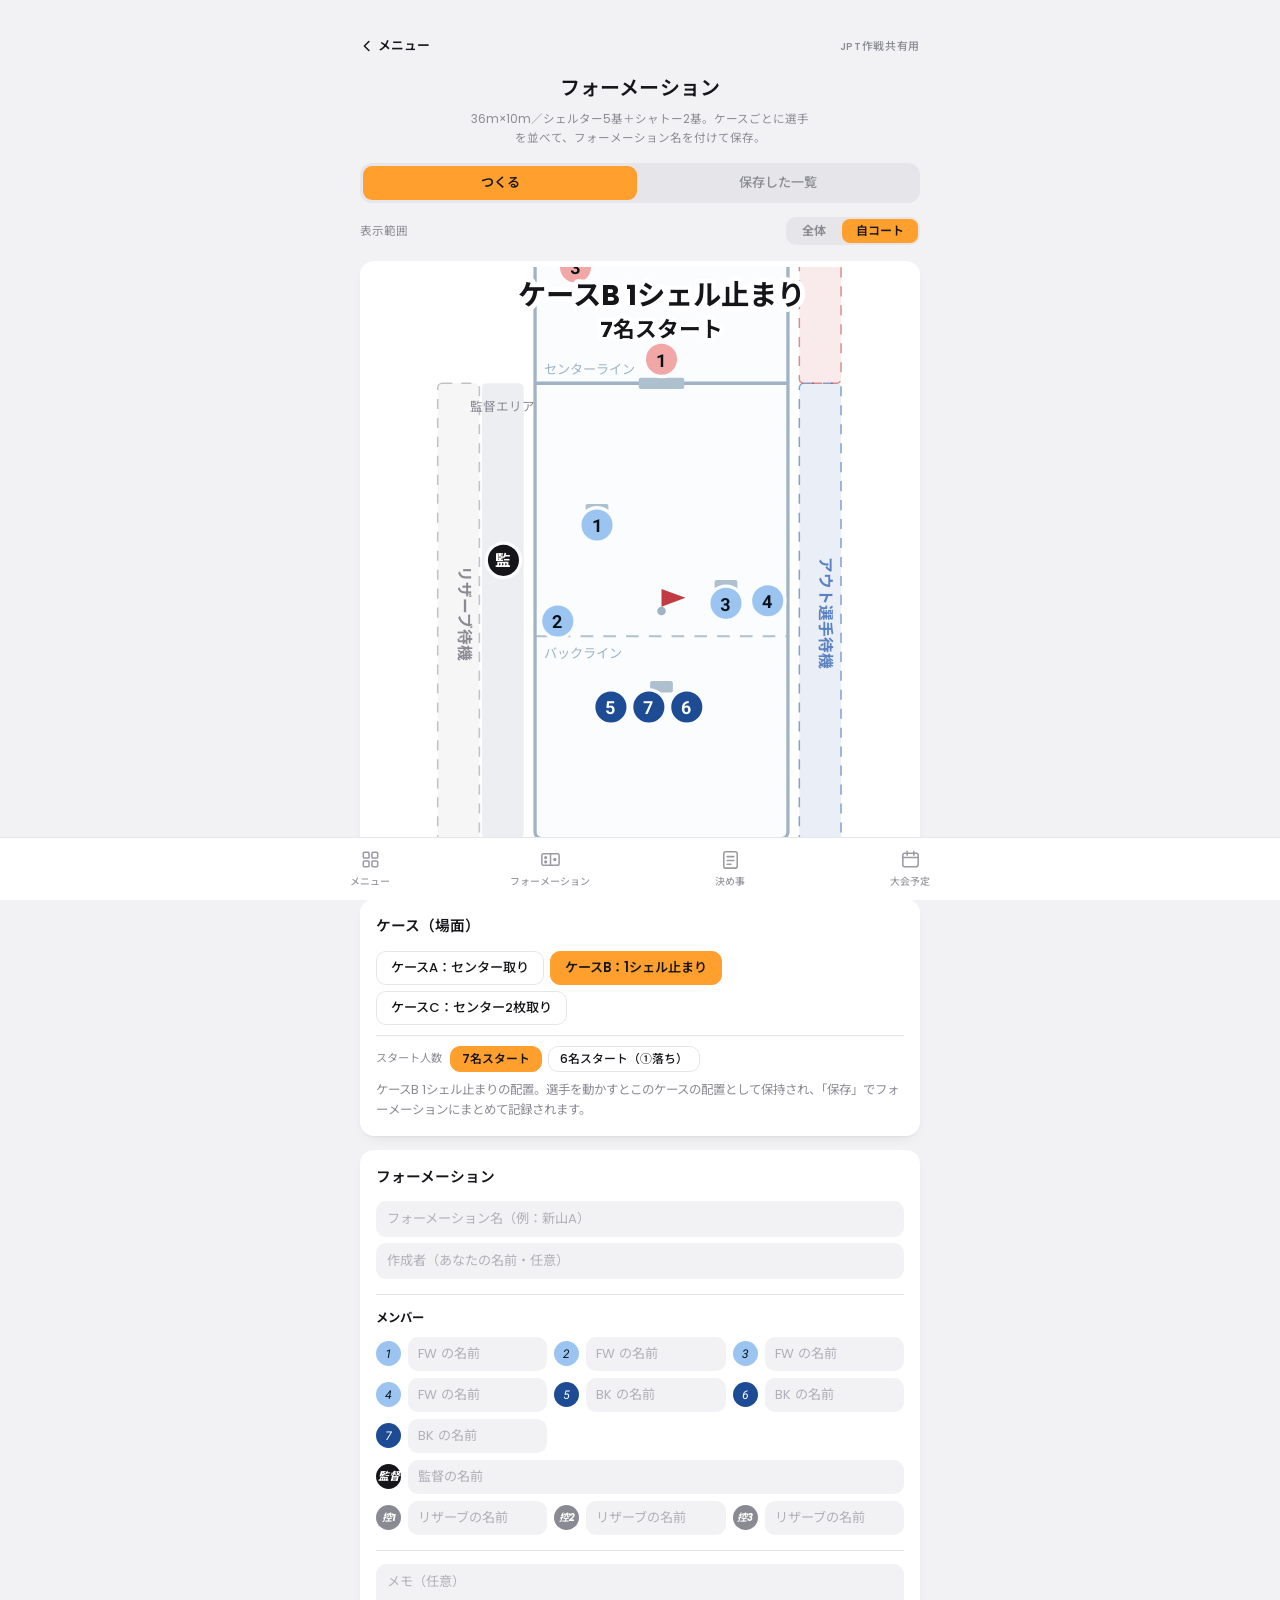
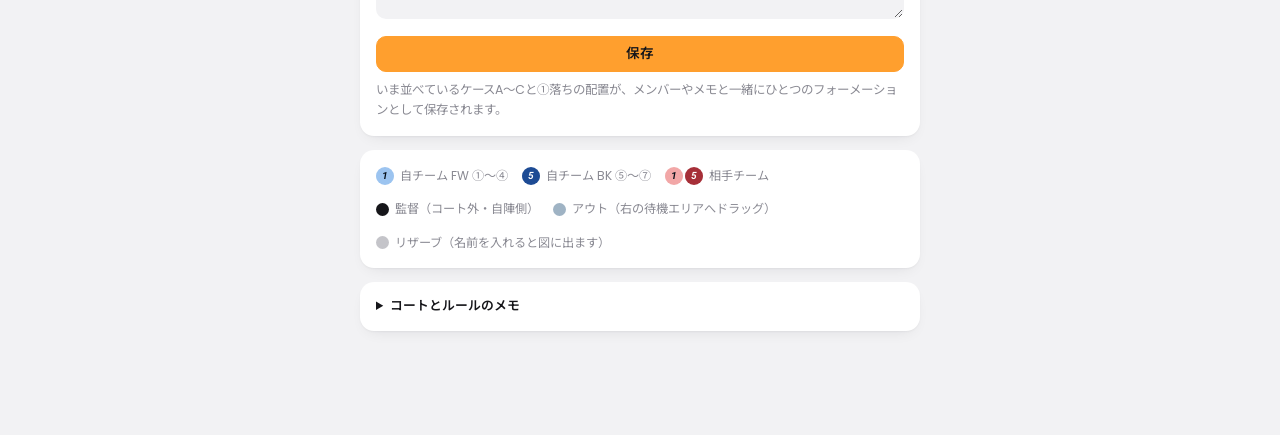
==== formation.html @ bd589ccc "タッチ端末でタップしたメニュータイルをオレンジにする Co-Authored-By: Claude Sonnet 5.5 <noreply@anthropic.com> Claude-Session:" ====
<!doctype html>
<html lang="ja">
<head>
<meta charset="utf-8">
<meta name="viewport" content="width=device-width,initial-scale=1,viewport-fit=cover">
<meta name="theme-color" content="#f2f2f4">
<link rel="icon" href="favicon.svg" type="image/svg+xml">
<link rel="icon" href="favicon-32.png" sizes="32x32" type="image/png">
<link rel="apple-touch-icon" href="apple-touch-icon.png">
<link rel="manifest" href="manifest.webmanifest">
<meta name="apple-mobile-web-app-title" content="JPT作戦">
<meta name="apple-mobile-web-app-capable" content="yes">
<title>JPT作戦共有用｜フォーメーション</title>
<link rel="preconnect" href="https://fonts.gstatic.com" crossorigin>
<link rel="stylesheet" href="https://fonts.googleapis.com/css2?family=Poppins:wght@400;500;600&family=Noto+Sans+JP:wght@400;500;700&family=Roboto+Mono:wght@500&display=swap">
<link rel="stylesheet" href="css/style.css?v=30">
<script type="module" src="js/main.js?v=30"></script>
</head>
<body>
<!-- 起動画面。CSSだけで動くので、モジュールの読み込みを待たずに表示される。
     読み込みが終わると main.js が .done を付けて消す（最低0.6秒は見せる）。 -->
<div id="splash">
  <svg class="splash-court" viewBox="-1.2 -1.2 38.4 12.4" xmlns="http://www.w3.org/2000/svg" aria-hidden="true"><rect class="s-outline" x="0" y="0" width="36" height="10" rx="0.3"/><line class="s-line s-l1" x1="18" y1="0" x2="18" y2="10"/><line class="s-line s-l2" x1="8" y1="0" x2="8" y2="10"/><line class="s-line s-l3" x1="28" y1="0" x2="28" y2="10"/><g class="s-shelters"><rect x="17.775" y="4.1" width="0.45" height="1.8" rx="0.08"/><rect x="12.775" y="2" width="0.45" height="0.9" rx="0.08"/><rect x="9.775" y="7.1" width="0.45" height="0.9" rx="0.08"/><rect x="5.775" y="4.55" width="0.45" height="0.9" rx="0.08"/><rect x="22.775" y="7.1" width="0.45" height="0.9" rx="0.08"/><rect x="25.775" y="2" width="0.45" height="0.9" rx="0.08"/><rect x="29.775" y="4.55" width="0.45" height="0.9" rx="0.08"/></g><g class="s-dots"><circle class="ours fw" cx="12.4" cy="2.45" r="0.62"/><circle class="ours fw" cx="8.6" cy="4.6" r="0.62"/><circle class="ours fw" cx="9.3" cy="7.55" r="0.62"/><circle class="ours fw" cx="9.4" cy="9.2" r="0.62"/><circle class="ours bk" cx="8.6" cy="0.9" r="0.62"/><circle class="ours bk" cx="5.2" cy="5.8" r="0.62"/><circle class="ours bk" cx="5.2" cy="4.2" r="0.62"/><circle class="foe fw" cx="18.95" cy="5" r="0.62"/><circle class="foe fw" cx="23.6" cy="7.55" r="0.62"/><circle class="foe fw" cx="22.6" cy="1.6" r="0.62"/><circle class="foe fw" cx="26.7" cy="2.45" r="0.62"/><circle class="foe bk" cx="24.4" cy="9.1" r="0.62"/><circle class="foe bk" cx="30.8" cy="5.8" r="0.62"/><circle class="foe bk" cx="30.8" cy="4.2" r="0.62"/></g></svg>
  <p class="splash-title">SnowBall Fight</p>
</div>
<!-- 起動画面はこのセッションで初回だけ出す。決め事⇄フォーメーションの行き来では出さない。 -->
<script>try{if(sessionStorage.getItem('sbf-splash-seen')){var s=document.getElementById('splash');if(s)s.hidden=true;}else{sessionStorage.setItem('sbf-splash-seen','1');}}catch(e){}</script>
<div class="wrap">
  <header>
    <div class="topbar">
      <a class="back" href="index.html" aria-label="メニューに戻る"><svg viewBox="0 0 24 24" aria-hidden="true"><path d="M14.5 6 8.5 12l6 6"/></svg>メニュー</a>
      <span class="appname">JPT作戦共有用</span>
    </div>
    <h1>フォーメーション</h1>
        <p class="sub">36m×10m／シェルター5基＋シャトー2基。ケースごとに選手を並べて、フォーメーション名を付けて保存。</p>
  </header>

  <div class="tabs" id="tabs">
    <button id="tabEdit" class="on">つくる</button>
    <button id="tabList">保存した一覧<span class="count" id="tabCount"></span></button>
  </div>

  <div class="view" id="viewEdit">
  <div class="bar warn tight" id="leaveBar" hidden>
    <span class="lmsg" id="leaveMsg">保存されていません。一覧に移ると入力中の内容は消えます</span>
    <button class="ghost" id="leaveSave">保存して移る</button>
    <button class="ghost" id="leaveDrop">保存せずに移る</button>
    <button class="ghost" id="leaveStay">編集を続ける</button>
  </div>
  <div class="zoom" id="zoomRow" role="group" aria-label="表示範囲">
    <span class="zlabel">表示範囲</span>
    <div class="zseg">
      <button data-zoom="all" class="on">全体</button>
      <button data-zoom="own">自コート</button>
    </div>
  </div>

  <div class="court-wrap" id="courtWrap">
    <svg class="court" id="court" xmlns="http://www.w3.org/2000/svg" preserveAspectRatio="xMidYMid meet" aria-label="雪合戦コート"></svg>
  </div>

  <div class="bar" id="status" hidden></div>

  <section class="panel">
    <h2>ケース（場面）</h2>
    <div class="toolbar" id="presetRow">
      <button data-preset="center">ケースA：センター取り</button>
      <button data-preset="first">ケースB：1シェル止まり</button>
      <button data-preset="double">ケースC：センター2枚取り</button>
    </div>
    <div class="branch" id="branchRow"></div>
    <p class="empty" id="branchNote"></p>
  </section>

  <section class="panel">
    <h2>フォーメーション</h2>
    <div class="row">
      <input id="saveName" type="text" placeholder="フォーメーション名（例：新山A）" autocomplete="off" maxlength="30" aria-label="フォーメーション名">
    </div>
    <div class="row tightrow">
      <input id="saveAuthor" type="text" maxlength="12" autocomplete="off"
        placeholder="作成者（あなたの名前・任意）" aria-label="作成者">
    </div>
    <hr class="div">
    <p class="subh">メンバー</p>
    <div class="roster" id="roster"></div>
    <hr class="div">
    <textarea id="saveMemo" class="memoinput" rows="2" maxlength="300"
      placeholder="メモ（任意）" aria-label="フォーメーションのメモ"></textarea>
    <div class="toolbar tight">
      <button id="saveBtn" class="primary wide">保存</button>
    </div>
    <p class="empty">いま並べているケースA〜Cと①落ちの配置が、メンバーやメモと一緒にひとつのフォーメーションとして保存されます。</p>
  </section>

  <section class="panel">
    <div class="legend">
      <span><i class="dot num-fw">1</i>自チーム FW ①〜④</span>
      <span><i class="dot num-bk">5</i>自チーム BK ⑤〜⑦</span>
      <span><i class="dot foe-fw">1</i><i class="dot foe-bk">5</i>相手チーム</span>
      <span><i class="dot" style="background:var(--accent)"></i>監督（コート外・自陣側）</span>
      <span><i class="dot" style="background:var(--snow-edge)"></i>アウト（右の待機エリアへドラッグ）</span>
      <span><i class="dot" style="background:var(--muted);opacity:.5"></i>リザーブ（名前を入れると図に出ます）</span>
    </div>
  </section>

  <details class="info">
    <summary>コートとルールのメモ</summary>
    <dl>
      <dt>コート</dt><dd>36m × 10m</dd>
      <dt>バックライン</dt><dd>エンドラインから 8m</dd>
      <dt>センターシェルター</dt><dd>180 × 45 × 90cm</dd>
      <dt>第1・第2・シャトー</dt><dd>90 × 45 × 90cm</dd>
      <dt>雪球</dt><dd>1セット 90球</dd>
      <dt>試合</dt><dd>3分 × 3セット</dd>
    </dl>
    <p>フォワード①〜④は自陣バックラインより後ろに下がれません。センターラインを越えて相手コートに入れるのは3人まで、4人目が入った時点でそのセットを失います。ボードはこの2つを自動で見ています。</p>
    <p>寸法とラインは国際雪合戦連合の競技規則にもとづく値です。シェルター位置は公式コート図をもとにした近似配置です。</p>
  </details>
  </div>

  <div class="view" id="viewList" hidden>
  <section class="panel">
    <h2 class="withbtn">保存したフォーメーション<span class="spacer"></span>
      <button id="refreshBtn" class="ghost" hidden>最新を読み込む</button></h2>
    <div class="bar" id="shareStatus" hidden></div>
    <input id="linkBox" class="linkbox" type="text" readonly hidden aria-label="フォーメーションのリンク">
    <div class="patterns" id="patternList"></div>
    <p class="empty" id="savedEmpty">保存したフォーメーションはチーム全員の画面に並びます。カードを押すと「つくる」画面に読み込まれ、ケースA〜Cを切り替えて見られます。≡ のドラッグで順番を入れ替え、「編集」で名前・作成者・メモを直せます。「リンクをコピー」でそのフォーメーションを開くリンクをLINEなどに貼れます。</p>
  </section>
  </div>
</div>
<nav class="tabbar" aria-label="ページ切り替え">
  <a href="index.html"><svg viewBox="0 0 24 24" aria-hidden="true"><rect x="4.5" y="4.5" width="6" height="6" rx="1.2"/><rect x="13.5" y="4.5" width="6" height="6" rx="1.2"/><rect x="4.5" y="13.5" width="6" height="6" rx="1.2"/><rect x="13.5" y="13.5" width="6" height="6" rx="1.2"/></svg><span>メニュー</span></a>
  <a href="formation.html"><svg viewBox="0 0 24 24" aria-hidden="true"><rect x="3" y="6" width="18" height="12" rx="1.5"/><path d="M12 6v12"/><circle cx="7" cy="10" r=".9" fill="currentColor"/><circle cx="7" cy="14.5" r=".9" fill="currentColor"/><circle cx="16.5" cy="12" r=".9" fill="currentColor"/></svg><span>フォーメーション</span></a>
  <a href="rules.html"><svg viewBox="0 0 24 24" aria-hidden="true"><rect x="5" y="4" width="14" height="17" rx="2"/><path d="M8.5 9h7M8.5 13h7M8.5 17h4"/></svg><span>決め事</span></a>
  <a href="tournaments.html"><svg viewBox="0 0 24 24" aria-hidden="true"><rect x="4" y="5.5" width="16" height="14" rx="2"/><path d="M4 10h16M8.5 3.5v4M15.5 3.5v4"/></svg><span>大会予定</span></a>
</nav>
</body>
</html>
---- css/style.css ----
/* 雪合戦フォーメーションボード — 画面全体のスタイル
   レイアウト: 1カラム。ヘッダー / タブ / コート / 各パネル を縦に積む。
   色はすべて :root のトークンで定義し、ダークモードはトークンだけ差し替える。 */
/* Layout: single column — header, fixed-height court canvas, stacked control panels below */
:root{
  --bg:#e9eff4;
  --panel:#ffffff;
  --panel-2:#f3f7fa;
  --ink:#14212c;
  --muted:#5a6b7a;
  --line:#c6d4e0;
  --accent:#0d7382;
  --accent-soft:#d3eaed;
  --red:#c13b43;
  --blue:#2a5cae;
  --snow:#fafcfe;
  --snow-edge:#9fb3c4;
  --shelter:#aebfcd;
  --num-fw:#071019;
  --num-bk:#ffffff;
  --blue-fw:#9cc4f0;
  --blue-bk:#1d4b94;
  --red-fw:#f2a7a7;
  --red-bk:#a62f38;
  --warn:#a9511c;
  --warn-soft:#f7e6d6;
  --f-disp:"Noto Sans JP",-apple-system,"Hiragino Sans","Noto Sans JP",sans-serif;
  --f-num:"Roboto Mono",ui-monospace,monospace;
}
@media (prefers-color-scheme:dark){:root:not([data-theme="light"]){
  --bg:#0d151c;--panel:#16222c;--panel-2:#1b2a36;--ink:#e4edf4;--muted:#90a3b3;
  --line:#2c3f4e;--accent:#49b9c7;--accent-soft:#17343c;--red:#e0656c;--blue:#7099e6;
  --snow:#1e2c37;--snow-edge:#4a6172;--shelter:#56707f;--warn:#dd9152;--warn-soft:#33281d;
  --num-fw:#071019;--num-bk:#ffffff;
  --blue-fw:#8fb8e8;--blue-bk:#3d6cba;--red-fw:#efa0a0;--red-bk:#b8414a;
  color-scheme:dark;
}}
:root[data-theme="dark"]{
  --bg:#0d151c;--panel:#16222c;--panel-2:#1b2a36;--ink:#e4edf4;--muted:#90a3b3;
  --line:#2c3f4e;--accent:#49b9c7;--accent-soft:#17343c;--red:#e0656c;--blue:#7099e6;
  --snow:#1e2c37;--snow-edge:#4a6172;--shelter:#56707f;--warn:#dd9152;--warn-soft:#33281d;
  --num-fw:#071019;--num-bk:#ffffff;
  --blue-fw:#8fb8e8;--blue-bk:#3d6cba;--red-fw:#efa0a0;--red-bk:#b8414a;
  color-scheme:dark;
}
[hidden]{display:none!important;}
body{background:var(--bg);color:var(--ink);font-family:var(--f-disp);line-height:1.6;}
.wrap{
  padding-left:max(16px,env(safe-area-inset-left,0px));
  padding-right:max(16px,env(safe-area-inset-right,0px));
  padding-block:16px 40px;
  max-width:560px;margin:0 auto;
  display:flex;flex-direction:column;gap:14px;
}
h1{font-size:1.32rem;font-weight:900;letter-spacing:.01em;margin:0;text-wrap:balance;}
.sub{margin:2px 0 0;color:var(--muted);font-size:.78rem;}
.toolbar{display:flex;flex-wrap:wrap;gap:6px;}
button{font-family:inherit;font-size:.8rem;font-weight:700;color:var(--ink);
  background:var(--panel);border:1px solid var(--line);border-radius:999px;
  padding:7px 13px;cursor:pointer;line-height:1.2;}
button:focus-visible{outline:2px solid var(--accent);outline-offset:2px;}
button[aria-pressed="true"],button.on{background:var(--accent-soft);border-color:var(--accent);color:var(--accent);}
button.primary{background:var(--accent);border-color:var(--accent);color:#fff;}
button.ghost{background:transparent;}
button:disabled{opacity:.4;cursor:default;}
.court-wrap{background:var(--panel);border:1px solid var(--line);border-radius:14px;
  padding:8px;height:clamp(420px,68vh,780px);display:flex;}
/* コートの余白では縦スクロールを許可し（pan-y）、駒の上だけ指の操作を
   こちらで受け取る（none）。両方 none にするとページがスクロールできなくなる。 */
svg.court{width:100%;height:100%;touch-action:pan-y;display:block;}
.token{cursor:grab;touch-action:none;}
.token.sel circle.body{stroke-width:.22;}
.bar{display:flex;align-items:center;gap:8px;min-height:34px;padding:7px 12px;
  border-radius:10px;background:var(--panel-2);border:1px solid var(--line);
  font-size:.76rem;color:var(--muted);}
.bar.warn{background:var(--warn-soft);border-color:var(--warn);color:var(--warn);font-weight:700;}
.panel{background:var(--panel);border:1px solid var(--line);border-radius:14px;padding:12px 14px;}
.panel h2{font-size:.72rem;font-weight:700;letter-spacing:.09em;text-transform:uppercase;
  color:var(--muted);margin:0 0 9px;}
.roster{display:grid;grid-template-columns:repeat(auto-fit,minmax(148px,1fr));gap:7px;}
.rrow{display:flex;align-items:center;gap:7px;min-width:0;}
.rrow.coach{grid-column:1/-1;}
.rbadge{flex:none;width:25px;height:25px;border-radius:50%;display:grid;place-items:center;
  font-family:var(--f-num);font-size:.72rem;color:#fff;background:var(--blue);}
.rrow.bk .rbadge{background:var(--blue);opacity:.58;}
.rrow.coach .rbadge{background:var(--accent);font-family:var(--f-disp);font-weight:700;font-size:.68rem;}
.rrow.res .rbadge{background:var(--muted);font-family:var(--f-disp);font-weight:700;font-size:.62rem;}
.row.tightrow{margin-top:6px;}
.rrow input{flex:1;min-width:0;font-family:inherit;font-size:.82rem;color:var(--ink);
  background:var(--panel-2);border:1px solid var(--line);border-radius:9px;padding:6px 9px;}
.legend{display:flex;flex-wrap:wrap;gap:14px;font-size:.76rem;color:var(--muted);}
.legend span{display:flex;align-items:center;gap:6px;}
.dot{width:13px;height:13px;border-radius:50%;flex:none;}
.dot.num-fw,.dot.num-bk,.dot.foe-fw,.dot.foe-bk{width:18px;height:18px;display:grid;
  place-items:center;font-family:var(--f-num);font-size:.62rem;font-weight:700;}
.dot.num-fw{background:var(--blue-fw);color:var(--num-fw);}
.dot.num-bk{background:var(--blue-bk);color:var(--num-bk);}
.dot.foe-fw{background:var(--red-fw);color:var(--num-fw);}
.dot.foe-bk{background:var(--red-bk);color:var(--num-bk);margin-left:-4px;}
.row{display:flex;gap:6px;align-items:center;}
.row input{flex:1;min-width:0;font-family:inherit;font-size:.82rem;color:var(--ink);
  background:var(--panel-2);border:1px solid var(--line);border-radius:9px;padding:7px 10px;}
.patterns{display:flex;flex-direction:column;gap:9px;margin-top:12px;}
.pcard{border:1px solid var(--line);border-radius:12px;background:var(--panel-2);overflow:hidden;}
.pcard.on{border-color:var(--accent);background:var(--accent-soft);}
.pcard-main{display:grid;grid-template-columns:104px 1fr;gap:11px;align-items:center;
  width:100%;text-align:left;background:transparent;border:0;border-radius:0;
  padding:10px 11px;cursor:pointer;font-weight:400;}
.pcard-main:focus-visible{outline:2px solid var(--accent);outline-offset:-3px;}
.thumb{width:104px;aspect-ratio:36/10;border-radius:5px;background:var(--snow);
  border:1px solid var(--line);display:block;}
.pbody{min-width:0;}
.pname{font-size:.88rem;font-weight:700;display:block;overflow:hidden;
  text-overflow:ellipsis;white-space:nowrap;}
.pmeta{font-size:.69rem;color:var(--muted);display:block;margin-top:2px;
  font-variant-numeric:tabular-nums;line-height:1.45;word-break:break-word;}
.pfoot{display:flex;flex-wrap:wrap;align-items:center;gap:6px;padding:0 11px 10px;}
.pfoot .spacer{flex:1;min-width:0;}
.pfoot button{font-size:.7rem;padding:4px 10px;}
.badge{font-size:.62rem;font-weight:700;letter-spacing:.06em;color:var(--accent);
  background:var(--panel);border:1px solid var(--accent);border-radius:999px;padding:3px 8px;}
.pfoot .danger{color:var(--warn);border-color:var(--warn);background:var(--warn-soft);}
.pfoot .ask{font-size:.73rem;color:var(--warn);font-weight:700;}
#leaveBar{flex-wrap:wrap;gap:7px;}
#leaveBar .lmsg{flex:1 1 100%;font-weight:700;}
#leaveBar button{font-size:.72rem;padding:4px 11px;color:var(--warn);border-color:var(--warn);}
.editform{width:100%;display:flex;flex-direction:column;gap:6px;}
.editform input,.editform textarea{width:100%;box-sizing:border-box;min-width:0;
  font-family:inherit;font-size:.8rem;color:var(--ink);background:var(--panel);
  border:1px solid var(--line);border-radius:8px;padding:6px 9px;}
.editform textarea{resize:vertical;line-height:1.5;}
.editform input.bad{border-color:var(--warn);}
.editbtns{display:flex;flex-wrap:wrap;align-items:center;gap:6px;}
.pmemo{font-size:.75rem;color:var(--ink);opacity:.85;margin:0;padding:0 11px 9px;
  white-space:pre-wrap;word-break:break-word;}
.memoinput{width:100%;box-sizing:border-box;margin-top:6px;font-family:inherit;
  font-size:.82rem;line-height:1.5;color:var(--ink);background:var(--panel-2);
  border:1px solid var(--line);border-radius:9px;padding:7px 10px;resize:vertical;}
.grip{touch-action:none;cursor:grab;padding:4px 10px;color:var(--muted);
  font-size:.95rem;line-height:1;letter-spacing:.08em;}
.grip:active{cursor:grabbing;}
.pcard.dragging{position:relative;z-index:3;box-shadow:0 8px 20px rgba(0,0,0,.2);}
.pcard.dragging .pcard-main{cursor:grabbing;}
.branch{display:flex;flex-wrap:wrap;gap:6px;align-items:center;
  margin-top:10px;padding-top:10px;border-top:1px dashed var(--line);}
.branch .blabel{font-size:.7rem;color:var(--muted);margin-right:2px;}
.branch button{font-size:.74rem;padding:5px 11px;}
.subh{font-size:.77rem;font-weight:700;margin:0 0 9px;display:flex;align-items:center;gap:7px;}
.tabs{display:flex;gap:4px;background:var(--panel-2);border:1px solid var(--line);
  border-radius:999px;padding:4px;}
.tabs button{flex:1;min-width:0;border:0;background:transparent;border-radius:999px;
  padding:8px 10px;font-size:.82rem;font-weight:700;color:var(--muted);
  white-space:nowrap;overflow:hidden;text-overflow:ellipsis;}
.tabs button.on{background:var(--panel);color:var(--accent);
  box-shadow:0 1px 2px rgba(0,0,0,.08);}
.tabs .count{font-family:var(--f-num);font-size:.72rem;margin-left:4px;opacity:.75;}
/* 表示範囲の切り替え。上の大きなタブ（つくる／一覧）と区別するため、
   右寄せの小さな角丸セグメントにして、選択中は accent べた塗りにする。 */
.zoom{display:flex;align-items:center;gap:8px;margin:-2px 0 2px;}
.zoom .zlabel{font-size:.72rem;color:var(--muted);}
.zseg{display:inline-flex;margin-left:auto;border:1px solid var(--line);
  border-radius:9px;overflow:hidden;}
.zseg button{border:0;border-radius:0;background:var(--panel);color:var(--muted);
  font-size:.75rem;font-weight:700;padding:5px 13px;}
.zseg button + button{border-left:1px solid var(--line);}
.zseg button.on{background:var(--accent);color:#fff;}
.view{display:flex;flex-direction:column;gap:14px;}
.panel h2.withbtn{display:flex;align-items:center;gap:8px;}
.panel h2 .spacer,.subh .spacer{flex:1;min-width:0;}
.panel h2 button{font-size:.7rem;padding:4px 10px;font-weight:700;letter-spacing:0;text-transform:none;}
.subh button{font-size:.7rem;padding:4px 10px;font-weight:700;}
.subh i{font-family:var(--f-num);font-size:.66rem;font-style:normal;color:#fff;
  background:var(--accent);width:18px;height:18px;border-radius:50%;
  display:grid;place-items:center;flex:none;}
.div{border:0;border-top:1px solid var(--line);margin:15px 0 13px;}
.empty{font-size:.78rem;color:var(--muted);margin:8px 0 0;}
.empty.note{margin:0 0 10px;}
.toolbar.tight,.bar.tight{margin-top:9px;}
.toolbar button.wide{flex:1;padding:9px 13px;font-size:.85rem;}
.memoinput{margin-top:0;}
.linkbox{width:100%;margin-top:9px;font-family:var(--f-num);font-size:.72rem;
  color:var(--ink);background:var(--panel-2);border:1px solid var(--accent);
  border-radius:9px;padding:7px 9px;}
details.info{background:var(--panel);border:1px solid var(--line);border-radius:14px;padding:12px 14px;}
details.info summary{font-size:.8rem;font-weight:700;cursor:pointer;}
details.info p{font-size:.78rem;color:var(--muted);margin:10px 0 0;}
details.info dl{margin:10px 0 0;font-size:.78rem;display:grid;grid-template-columns:auto 1fr;gap:4px 12px;}
details.info dt{color:var(--muted);}
details.info dd{margin:0;font-family:var(--f-num);font-variant-numeric:tabular-nums;}
@media (prefers-reduced-motion:reduce){*{animation-duration:.01ms!important;transition-duration:.01ms!important;}}

/* ===== ページ切り替え（フォーメーション／決め事）=====
   上の大きなピルタブ（つくる／一覧）と区別するため、下線タイプにする。 */
.nav{display:flex;gap:16px;margin:9px 0 2px;border-bottom:1px solid var(--line);}
.nav a{font-size:.85rem;font-weight:700;color:var(--muted);text-decoration:none;
  padding:6px 2px;margin-bottom:-1px;border-bottom:2px solid transparent;line-height:1.3;}
.nav a.on{color:var(--accent);border-bottom-color:var(--accent);}
.nav a:not(.on):hover{color:var(--ink);}
.nav a:focus-visible{outline:2px solid var(--accent);outline-offset:2px;border-radius:4px;}

/* ===== 決め事ページ ===== */
.rule-row2{display:flex;gap:6px;}
#ruleCat{flex:none;min-width:116px;}
.rule-row2 #ruleAuthor{flex:1;min-width:0;}
.row select,.rule-row2 select{font-family:inherit;font-size:.82rem;color:var(--ink);
  background:var(--panel-2);border:1px solid var(--line);border-radius:9px;padding:7px 10px;}
.pinrow{display:flex;align-items:center;gap:8px;margin-top:10px;
  font-size:.8rem;color:var(--ink);cursor:pointer;}
.pinrow input{width:16px;height:16px;flex:none;accent-color:var(--accent);}
.panel.h2row{display:flex;align-items:center;gap:8px;padding:10px 14px;}
.h2row .h2like{font-size:.72rem;font-weight:700;letter-spacing:.09em;text-transform:uppercase;color:var(--muted);}
.h2row .spacer{flex:1;min-width:0;}
.h2row button{font-size:.7rem;padding:4px 10px;}

.rules{display:flex;flex-direction:column;gap:17px;}
.rgroup{display:flex;flex-direction:column;gap:9px;}
.rgroup-h{font-size:.74rem;font-weight:700;letter-spacing:.06em;color:var(--muted);
  margin:0;display:flex;align-items:center;gap:7px;padding:0 2px;}
.rgroup-pin .rgroup-h{color:var(--accent);}
.rgroup-pin .rgroup-h::before{content:"★";font-size:.8rem;}
.rgroup.is-hidden,.rcard.is-hidden{display:none;}
.rgroup-n{font-family:var(--f-num);font-size:.7rem;opacity:.7;font-weight:500;}
.rgroup-list{display:flex;flex-direction:column;gap:8px;}

/* 一覧の検索・カテゴリ絞り込み */
.rules-controls{display:flex;flex-direction:column;gap:8px;margin:0 0 13px;}
.rsearch{width:100%;box-sizing:border-box;font-family:inherit;font-size:.85rem;color:var(--ink);
  background:var(--panel);border:1px solid var(--line);border-radius:10px;padding:8px 11px;}
.rsearch:focus{outline:2px solid var(--accent);outline-offset:1px;}
.chips{display:flex;flex-wrap:wrap;gap:6px;}
.chip{display:inline-flex;align-items:center;gap:5px;font-size:.74rem;font-weight:700;
  color:var(--muted);background:var(--panel-2);border:1px solid var(--line);
  border-radius:999px;padding:4px 11px;line-height:1.2;cursor:pointer;}
.chip.on{color:#fff;background:var(--accent);border-color:var(--accent);}
.chip-n{font-family:var(--f-num);font-size:.66rem;opacity:.85;font-weight:500;}
.rnomatch{color:var(--muted);font-size:.85rem;padding:6px 2px;}

.rcard{border:1px solid var(--line);border-radius:11px;background:var(--panel-2);
  padding:7px 10px;display:flex;flex-direction:column;gap:7px;}
.rcard.pinned{border-color:var(--accent);background:var(--accent-soft);}
.rcard.flash{animation:flashCard 1.6s ease-out;}
@keyframes flashCard{0%,45%{box-shadow:0 0 0 3px var(--accent);}100%{box-shadow:0 0 0 0 transparent;}}
.rcard.dragging{position:relative;z-index:3;box-shadow:0 8px 20px rgba(0,0,0,.2);
  pointer-events:none;opacity:.95;}
.rcard .grip{flex:none;}
.rtop{display:flex;align-items:center;gap:7px;}
.rhead{flex:1;min-width:0;display:flex;align-items:center;gap:8px;background:none;border:0;
  cursor:pointer;text-align:left;padding:2px 0;color:inherit;font-family:inherit;}
.rhead:focus-visible{outline:2px solid var(--accent);outline-offset:2px;border-radius:6px;}
.rhead-main{flex:1;min-width:0;display:flex;flex-direction:column;gap:1px;}
.rtitle{font-size:.9rem;font-weight:700;line-height:1.35;word-break:break-word;}
.rsnip{font-size:.75rem;color:var(--muted);line-height:1.3;
  white-space:nowrap;overflow:hidden;text-overflow:ellipsis;max-width:100%;}
.rcard.open .rsnip{display:none;}
.rcaret{flex:none;width:0;height:0;border-left:5px solid var(--muted);
  border-top:4px solid transparent;border-bottom:4px solid transparent;transition:transform .15s;}
.rcard.open .rcaret{transform:rotate(90deg);}
.rdetail{display:none;flex-direction:column;gap:7px;}
.rcard.open .rdetail{display:flex;}
.pinbtn{flex:none;border:0;background:transparent;color:var(--snow-edge);font-size:1.05rem;
  line-height:1;padding:3px 7px;border-radius:8px;}
.pinbtn.on{color:var(--accent);}
.rchip{align-self:flex-start;font-size:.66rem;font-weight:700;color:var(--muted);
  background:var(--panel);border:1px solid var(--line);border-radius:999px;padding:2px 9px;}
.rbody{margin:0;font-size:.82rem;line-height:1.6;color:var(--ink);word-break:break-word;}
.rbody .rb-line{white-space:pre-wrap;}
.rbody .rb-sp{height:.5em;}
.rbody strong{font-weight:700;}
.rbody em{font-style:italic;}
.rbody a{color:var(--accent);word-break:break-all;}
.rbody .rb-ul,.rbody .rb-ol{margin:.15em 0;padding-left:1.25em;}
.rbody li{margin:.1em 0;}
.fmt-hint{margin:5px 0 0;font-size:.68rem;color:var(--muted);line-height:1.5;}
.fmtbar{display:flex;gap:5px;margin:8px 0 5px;}
.fmtbtn{font-size:.82rem;font-weight:700;padding:3px 11px;min-width:34px;line-height:1.2;}
.fmtbtn b{font-weight:800;}
.fmtbtn i{font-style:italic;font-family:Georgia,"Times New Roman",serif;}
.re-editor{min-height:84px;border:1px solid var(--line);border-radius:10px;background:var(--panel);
  padding:8px 11px;margin-top:2px;font-size:.85rem;line-height:1.6;color:var(--ink);overflow-wrap:anywhere;}
.re-editor:focus{outline:2px solid var(--accent);outline-offset:1px;}
.re-editor.is-empty::before{content:attr(data-placeholder);color:var(--muted);}
.re-editor a{pointer-events:none;}
.rmeta{font-size:.69rem;color:var(--muted);font-variant-numeric:tabular-nums;}
.rfoot{display:flex;flex-wrap:wrap;align-items:center;gap:6px;}
.rfoot button{font-size:.7rem;padding:4px 10px;}
.rfoot .danger{color:var(--warn);border-color:var(--warn);background:var(--warn-soft);}
.rfoot .ask{font-size:.73rem;color:var(--warn);font-weight:700;margin-right:auto;}
.rcard .editform select{width:100%;box-sizing:border-box;font-family:inherit;font-size:.8rem;
  color:var(--ink);background:var(--panel);border:1px solid var(--line);border-radius:8px;padding:6px 9px;}

/* ===== 起動画面（スプラッシュ） =====
   CSSだけで動かすので、JSモジュールの読み込みを待たずに出る。
   読み込みが終わると main.js が #splash に .done を付けてフェードアウトさせる。
   JSが失敗して .done が付かない場合に備え、8秒後にCSSだけで必ず消す。 */
#splash{
  position:fixed;inset:0;z-index:50;
  display:flex;flex-direction:column;align-items:center;justify-content:center;gap:18px;
  padding-left:max(24px,env(safe-area-inset-left,0px));
  padding-right:max(24px,env(safe-area-inset-right,0px));
  background:var(--bg);
  transition:opacity .38s ease;
  animation:splashFailsafe 0s 8s forwards;
}
#splash.done{opacity:0;pointer-events:none;}
@keyframes splashFailsafe{to{opacity:0;visibility:hidden;}}

.splash-court{width:min(86vw,420px);height:auto;overflow:visible;}
.splash-court .s-outline{
  fill:none;stroke:var(--snow-edge);stroke-width:.16;
  stroke-dasharray:92;stroke-dashoffset:92;
  animation:drawCourt .55s .05s ease-out forwards;
}
.splash-court .s-line{
  stroke:var(--snow-edge);stroke-width:.12;
  stroke-dasharray:10;stroke-dashoffset:10;
  animation:drawCourt .3s ease-out forwards;
}
.splash-court .s-l1{animation-delay:.32s;}
.splash-court .s-l2{animation-delay:.42s;stroke-width:.08;opacity:.75;}
.splash-court .s-l3{animation-delay:.42s;stroke-width:.08;opacity:.75;}
.splash-court .s-shelters rect{
  fill:var(--shelter);opacity:0;
  animation:fadeIn .3s .5s ease-out forwards;
}
.splash-court .s-dots circle{
  opacity:0;transform-box:fill-box;transform-origin:50% 50%;
  animation:popIn .32s ease-out forwards;
}
.splash-court .s-dots .ours.fw{fill:var(--blue-fw);}
.splash-court .s-dots .ours.bk{fill:var(--blue-bk);}
.splash-court .s-dots .foe.fw{fill:var(--red-fw);}
.splash-court .s-dots .foe.bk{fill:var(--red-bk);}
.splash-court .s-dots circle:nth-child(1){animation-delay:.62s}
.splash-court .s-dots circle:nth-child(2){animation-delay:.66s}
.splash-court .s-dots circle:nth-child(3){animation-delay:.70s}
.splash-court .s-dots circle:nth-child(4){animation-delay:.74s}
.splash-court .s-dots circle:nth-child(5){animation-delay:.78s}
.splash-court .s-dots circle:nth-child(6){animation-delay:.82s}
.splash-court .s-dots circle:nth-child(7){animation-delay:.86s}
.splash-court .s-dots circle:nth-child(8){animation-delay:.66s}
.splash-court .s-dots circle:nth-child(9){animation-delay:.70s}
.splash-court .s-dots circle:nth-child(10){animation-delay:.74s}
.splash-court .s-dots circle:nth-child(11){animation-delay:.78s}
.splash-court .s-dots circle:nth-child(12){animation-delay:.82s}
.splash-court .s-dots circle:nth-child(13){animation-delay:.86s}
.splash-court .s-dots circle:nth-child(14){animation-delay:.90s}

.splash-title{
  margin:0;font-size:.92rem;font-weight:700;letter-spacing:.04em;color:var(--muted);
  text-align:center;opacity:0;
  animation:fadeIn .45s .45s ease-out forwards;
}

@keyframes drawCourt{to{stroke-dashoffset:0;}}
@keyframes fadeIn{to{opacity:1;}}
@keyframes popIn{from{opacity:0;transform:scale(.4);}to{opacity:1;transform:scale(1);}}

/* 動きを抑える設定のときは、描く演出をせず完成形を出してから消すだけにする */
@media (prefers-reduced-motion:reduce){
  .splash-court .s-outline,.splash-court .s-line{stroke-dashoffset:0;animation:none;}
  .splash-court .s-shelters rect,.splash-court .s-dots circle,.splash-title{opacity:1;animation:none;}
}

/* ===== デザイン v9「ホーム画面」=====
   薄いグレーの地、白いカード、線画アイコン、下のタブバー。フォントは Poppins（英数）＋Noto Sans JP。
   色は黄色1色（選択・ハイライト）。装飾は影のみ。 */
:root,:root:not([data-theme="light"]),:root[data-theme="dark"]{
  --bg:#f2f2f4;--panel:#ffffff;--panel-2:#f2f2f4;--ink:#16161a;--muted:#8a8a93;
  --line:#e6e6ea;--accent:#fdc72b;--accent-soft:#fff3c4;--yel:#fdc72b;--yel-d:#e9b414;
  --red:#c13b43;--blue:#2a5cae;
  --snow:#fafcfe;--snow-edge:#9fb3c4;--shelter:#aebfcd;
  --num-fw:#071019;--num-bk:#ffffff;
  --blue-fw:#9cc4f0;--blue-bk:#1d4b94;--red-fw:#f2a7a7;--red-bk:#a62f38;
  --warn:#c2330f;--warn-soft:#fdeae4;
  --f-disp:"Poppins","Noto Sans JP",sans-serif;--f-body:"Poppins","Noto Sans JP",sans-serif;
  --shadow:0 1px 2px rgba(20,20,30,.04),0 6px 16px -8px rgba(20,20,30,.12);
  color-scheme:light;
}
html{background:var(--bg);}
body{background:var(--bg);color:var(--ink);font-family:var(--f-body);font-weight:400;}
button,input,textarea,select{font-family:var(--f-body);}
.wrap{gap:16px;padding-block:22px 96px;}
.nav{display:none;}

/* 見出し */
header{background:none;border:0;border-radius:0;box-shadow:none;padding:0;color:var(--ink);overflow:visible;}
h1{font-size:1.05rem;font-weight:600;letter-spacing:.01em;text-align:center;}
header .sub{text-align:center;font-size:.72rem;color:var(--muted);margin:6px auto 0;max-width:30em;}

/* 面 */
.panel,details.info,.panel.h2row,.court-wrap{background:#fff;border:0;border-radius:14px;box-shadow:var(--shadow);position:static;}
.panel{padding:16px;}
.panel.h2row{padding:12px 16px;}
.court-wrap{padding:6px;}
details.info{padding:14px 16px;}
.panel h2,.h2row .h2like{position:static;background:none;padding:0;margin:0 0 12px;font-size:.92rem;font-weight:600;
  letter-spacing:0;text-transform:none;color:var(--ink);display:flex;align-items:center;gap:8px;}
.panel.h2row .h2like{margin:0;}
.panel h2::before{display:none;}
details.info summary{font-weight:600;}

/* ボタン */
button{background:#fff;color:var(--ink);border:1px solid var(--line);border-radius:10px;box-shadow:none;
  padding:8px 14px;font-size:.82rem;font-weight:500;transition:background .12s;}
button:hover{background:#f7f7f9;}
button:focus-visible,input:focus-visible,textarea:focus-visible,select:focus-visible,.re-editor:focus-visible,a:focus-visible{outline:2px solid var(--yel-d);outline-offset:2px;}
button.primary,button.on,button[aria-pressed="true"]{background:var(--yel);color:var(--ink);border-color:var(--yel);font-weight:600;}
button.primary:hover,button.on:hover{background:#ffd34d;}
button.ghost{color:var(--muted);}
button:disabled{opacity:.4;}
.pfoot .danger,.rfoot .danger{color:var(--warn);background:#fff;border-color:#f0cfc6;}

/* つくる／一覧 */
.tabs{display:flex;gap:6px;background:#e6e6ea;border-radius:12px;padding:3px;border:0;box-shadow:none;}
.tabs button{flex:1;background:transparent;border:0;border-radius:9px;padding:9px;color:var(--muted);font-weight:500;}
.tabs button.on{background:#fff;color:var(--ink);box-shadow:0 1px 3px rgba(20,20,30,.12);font-weight:600;}
.tabs button:hover{background:transparent;}
.tabs button.on:hover{background:#fff;}
.tabs .count{color:var(--yel-d);}
.zoom .zlabel{color:var(--muted);}
.zseg{background:#e6e6ea;border:0;border-radius:10px;padding:2px;gap:2px;overflow:visible;box-shadow:none;}
.zseg button{border:0;border-radius:8px;background:transparent;padding:5px 14px;color:var(--muted);}
.zseg button + button{border-left:0;}
.zseg button.on{background:#fff;color:var(--ink);box-shadow:0 1px 2px rgba(20,20,30,.12);}
.branch{border-top:1px solid var(--line);}

/* 入力 */
.row input,.rrow input,.memoinput,.rsearch,.row select,.rule-row2 select,.re-editor,.editform input,
.editform textarea,.rcard .editform select,.linkbox{background:var(--bg);border:1px solid transparent;border-radius:10px;color:var(--ink);box-shadow:none;}
.row input:focus,.rrow input:focus,.memoinput:focus,.rsearch:focus,.re-editor:focus{border-color:var(--yel-d);outline:0;background:#fff;box-shadow:0 0 0 3px rgba(253,199,43,.25);}
::placeholder{color:#b0b0b8;}
.rbadge{box-shadow:none;}
.rrow.coach .rbadge{background:var(--yel);color:var(--ink);}
.rrow:not(.bk):not(.coach):not(.res) .rbadge{background:#9cc4f0;color:#071019;}
.rrow.bk .rbadge{background:#1d4b94;opacity:1;}
.div{border-top:1px solid var(--line);}
.subh i{background:var(--yel);}

/* 一覧カード */
.patterns,.rgroup-list{gap:10px;}
.pcard,.rcard{background:#fff;border:0;border-radius:14px;box-shadow:var(--shadow);padding:12px 14px;margin:0;position:relative;}
.pcard::before,.rcard::before{display:none;}
.pcard.on,.rcard.pinned{background:#fff;outline:2px solid var(--yel);outline-offset:-2px;}
.rcard.open{background:#fff;}
.rules{gap:24px;}
.rgroup-h{font-size:.84rem;font-weight:600;color:var(--muted);letter-spacing:.02em;padding:0 2px 8px;margin:0;}
.rgroup-h::before,.rgroup-pin .rgroup-h::before{display:none;content:none;}
.rgroup-n{color:var(--muted);background:none;padding:0;font-weight:400;opacity:1;}
.rtitle{font-size:.92rem;font-weight:600;}
.rsnip{color:var(--muted);}
.rcaret{border-left-color:var(--muted);}
.rhead,.pcard-main,.pinbtn,.pinbtn.on{border:0;background:none;box-shadow:none;}
.pinbtn{color:#d0d0d6;font-size:1.1rem;padding:2px 6px;}
.pinbtn.on{color:var(--yel);}
.rchip{background:var(--bg);border:0;border-radius:999px;color:var(--muted);font-weight:500;}
.rcard .grip,.pcard .grip{background:none;border:0;color:#c4c4cc;}
.rcard.dragging,.pcard.dragging{box-shadow:0 14px 30px rgba(20,20,30,.22);}
.rbody a{color:var(--ink);text-decoration:underline;text-underline-offset:3px;}
.thumb{border:0;border-radius:8px;background:var(--snow);}
.badge{background:var(--accent-soft);color:#7a5b00;border:0;border-radius:999px;font-weight:600;}
.pmeta,.rmeta{color:var(--muted);}
.chips{gap:8px;}
.chip{background:#fff;border:0;border-radius:999px;box-shadow:var(--shadow);padding:5px 13px;color:var(--muted);font-weight:500;}
.chip.on{background:var(--yel);color:var(--ink);font-weight:600;}
.chip:hover{background:#fff;}
.chip.on:hover{background:var(--yel);}
.bar{background:#fff;border:0;border-radius:12px;box-shadow:var(--shadow);color:var(--ink);}
.bar.warn{background:var(--warn-soft);color:var(--warn);}
#leaveBar button{color:var(--warn);}
.fmtbtn{background:#fff;}
.court,.court text,.splash-court{letter-spacing:0;}
#splash{background:var(--bg);}
#splash .splash-title{font-family:var(--f-disp);font-weight:600;color:var(--ink);}
.splash-court .s-outline,.splash-court .s-line{stroke:var(--ink);}

/* ホーム画面のタイル */
.homehead{padding-top:6px;}
.tiles{display:grid;grid-template-columns:1fr 1fr;gap:14px;margin-top:6px;}
.tile{display:flex;flex-direction:column;align-items:center;justify-content:center;gap:4px;text-align:center;
  background:#fff;border-radius:12px;box-shadow:var(--shadow);color:var(--ink);text-decoration:none;
  min-height:128px;padding:16px 10px;transition:transform .12s,box-shadow .12s;}
.tile:active{transform:scale(.98);}
.tile svg{width:44px;height:44px;margin-bottom:8px;fill:none;stroke:var(--ink);stroke-width:1.5;stroke-linecap:round;stroke-linejoin:round;}
.tile b{font-size:.84rem;font-weight:600;line-height:1.35;}
.tile small{font-size:.66rem;color:var(--muted);}


/* 下のタブバー */
.tabbar{position:fixed;left:0;right:0;bottom:0;z-index:20;display:flex;justify-content:center;gap:0;
  background:rgba(255,255,255,.96);backdrop-filter:blur(10px);border-top:1px solid var(--line);
  padding:8px 8px calc(8px + env(safe-area-inset-bottom,0px));}
.tabbar a{flex:1;max-width:180px;display:flex;flex-direction:column;align-items:center;gap:3px;color:#9a9aa3;
  text-decoration:none;font-size:.62rem;font-weight:500;padding:2px 0;}
.tabbar svg{width:23px;height:23px;fill:none;stroke:currentColor;stroke-width:1.6;stroke-linecap:round;stroke-linejoin:round;}
.tabbar a.on{color:var(--ink);font-weight:600;}
.tabbar a.on svg{stroke:var(--yel-d);}
.rgroup-pin .rgroup-h{color:var(--muted);}
.rsearch{background:#fff;box-shadow:var(--shadow);}

/* メニュー：初期は何も選択されない。触れている間だけオレンジに塗り、離れると元に戻る */
.tile{min-height:150px;transition:background .15s,box-shadow .15s,transform .12s;-webkit-tap-highlight-color:transparent;}
.tile b{font-size:.92rem;}
@media (hover:hover){.tile:hover{background:var(--orange);box-shadow:0 12px 22px -10px rgba(255,140,30,.7);}}
.tile:active,.tile:focus-visible{background:var(--orange);outline:0;}
.tile:hover small,.tile:active small,.tile:focus-visible small{color:#5a3300;}
:root{--orange:#ff9f2e;}

/* 戻るリンク */
.back{display:inline-flex;align-items:center;gap:2px;margin:0 0 8px -6px;padding:6px 10px 6px 4px;border-radius:999px;
  font-size:.8rem;font-weight:600;color:var(--ink);text-decoration:none;}
.back svg{width:18px;height:18px;fill:none;stroke:currentColor;stroke-width:2;stroke-linecap:round;stroke-linejoin:round;}
.back:hover,.back:active{background:#e6e6ea;}

/* 選択中はオレンジ、監督は黒、旗は赤（青・赤は選手の色なので避ける） */
:root,:root:not([data-theme="light"]),:root[data-theme="dark"]{
  --accent:#16161a;--accent-soft:#e6e8ee;--yel:#ff9f2e;--yel-d:#e8851a;--orange:#ff9f2e;
}
.rrow.coach .rbadge{background:#16161a;color:#fff;}
.tabs button.on,.tabs button.on:hover{background:var(--orange);color:#16161a;box-shadow:none;}
.zseg button.on{background:var(--orange);color:#16161a;box-shadow:none;}
.badge{background:#ffe9cf;color:#8a4a00;}
.tabs .count{color:#8a4a00;}
.subh i{background:var(--orange);}

/* 画面上部：アプリ名は小さく、画面名を見出しに */
.topbar{display:flex;align-items:center;justify-content:space-between;min-height:30px;margin-bottom:10px;}
.topbar .back{margin:0 0 0 -6px;}
.appname{font-size:.68rem;font-weight:500;letter-spacing:.06em;color:var(--muted);}
header h1{font-size:1.25rem;font-weight:600;}

/* 決め事：箱の数を減らす。見出しは素の文字、絞り込みは下線、カードはカテゴリごとに1つの白い面にまとめる */
.panel.h2row{background:none;box-shadow:none;padding:0;margin:4px 0 0;}
.panel.h2row .h2like{font-size:1.02rem;font-weight:700;}
.rsearch{background:#e6e6ea;box-shadow:none;border:0;border-radius:10px;}
.rsearch:focus{background:#fff;}
.chips{gap:4px 14px;}
.chip,.chip:hover{background:none;box-shadow:none;border-radius:0;padding:4px 1px;border:0;border-bottom:2px solid transparent;color:var(--muted);}
.chip.on,.chip.on:hover{background:none;color:var(--ink);border-bottom-color:var(--orange);font-weight:700;}
.rgroup-list{background:#fff;border-radius:14px;box-shadow:var(--shadow);overflow:hidden;gap:0;}
.rgroup-list .rcard{background:none;box-shadow:none;border-radius:0;border-bottom:1px solid var(--line);padding:12px 14px;outline:0;}
.rgroup-list .rcard:last-child{border-bottom:0;}
.rgroup-list .rcard.pinned{box-shadow:inset 3px 0 0 var(--orange);}
.rgroup-list .rcard.dragging{background:#fff;box-shadow:0 14px 30px rgba(20,20,30,.22);}
.panel.h2row .h2like{display:none;}
.panel.h2row{justify-content:flex-end;margin:0;}
.panel.h2row:has(#refreshBtn[hidden]){display:none;}

/* ===== 大会予定 ===== */
.events{display:flex;flex-direction:column;gap:24px;}
.egroup-h{font-size:.84rem;font-weight:600;color:var(--muted);padding:0 2px 8px;margin:0;}
.ecard{background:#fff;border-radius:14px;box-shadow:var(--shadow);margin-bottom:10px;overflow:hidden;}
.ecard.past{opacity:.7;}
.ehead{display:flex;align-items:center;gap:12px;width:100%;text-align:left;background:none;border:0;border-radius:0;box-shadow:none;padding:12px 14px;}
.ehead:hover{background:#fafafc;}
.edate{flex:none;width:46px;height:46px;border-radius:10px;background:var(--bg);display:grid;place-content:center;text-align:center;line-height:1.1;}
.edate b{font-size:.92rem;font-weight:600;}
.edate small{font-size:.62rem;color:var(--muted);}
.edate.nodate b{font-size:.7rem;color:var(--muted);}
.emain{flex:1;min-width:0;display:flex;flex-direction:column;gap:2px;}
.etitle{font-size:.92rem;font-weight:600;overflow:hidden;text-overflow:ellipsis;white-space:nowrap;}
.eplace{font-size:.7rem;color:var(--muted);}
.esum{flex:none;font-size:.68rem;color:var(--muted);text-align:right;}
.esum b{color:var(--ink);font-weight:600;}
.esum.none{opacity:.7;}
.ecard .rcaret{flex:none;transition:transform .15s;}
.ecard.open .rcaret{transform:rotate(90deg);}
.edetail{padding:2px 14px 14px;display:flex;flex-direction:column;gap:12px;border-top:1px solid var(--line);padding-top:12px;}
.ememo{margin:0;font-size:.8rem;color:var(--muted);}
.members{display:flex;flex-direction:column;}
.mrow{display:flex;align-items:center;gap:8px;padding:7px 0;border-bottom:1px solid var(--line);}
.mrow:last-child{border-bottom:0;}
.mname{flex:1;min-width:0;font-size:.9rem;font-weight:500;overflow:hidden;text-overflow:ellipsis;}
.mrow.st-no .mname{color:var(--muted);text-decoration:line-through;}
.mseg{display:flex;background:#e6e6ea;border-radius:9px;padding:2px;gap:2px;}
.mseg button{border:0;background:transparent;border-radius:7px;padding:4px 9px;font-size:.7rem;color:var(--muted);box-shadow:none;}
.mseg button.on{background:#fff;color:var(--ink);font-weight:600;box-shadow:0 1px 2px rgba(20,20,30,.12);}
.mrow.st-yes .mseg button.on{background:var(--orange);}
.mdel{border:0;background:none;box-shadow:none;color:#b7b7c0;font-size:1.05rem;padding:2px 6px;}
.mempty{margin:0;font-size:.8rem;color:var(--muted);}
.madd{display:flex;gap:8px;}
.madd-in{flex:1;min-width:0;}
.qchips{display:flex;flex-wrap:wrap;gap:6px;align-items:center;}
.qlabel{flex-basis:100%;font-size:.68rem;color:var(--muted);}
.qchip{border:0;background:var(--bg);border-radius:999px;padding:4px 11px;font-size:.78rem;color:var(--ink);box-shadow:none;}
.qchip:hover{background:#ffe9cf;}
.efoot{display:flex;gap:8px;align-items:center;justify-content:flex-end;flex-wrap:wrap;}
.askdel{font-size:.78rem;color:var(--warn);margin-right:auto;}
.editform{display:flex;flex-direction:column;gap:8px;}
.ed-row{display:flex;gap:8px;}
.ed-row input{flex:1;min-width:0;}
.editform input{width:100%;box-sizing:border-box;padding:9px 11px;font-size:.9rem;}
input[type="date"]{font-family:var(--f-body);}
.tabbar a{min-width:0;}
.tabbar span{white-space:nowrap;}
.madd-in,.editform input,.edetail input{border-radius:10px;border:1px solid var(--line);background:#fff;}
/* メニューの初期状態：フォーメーションをオレンジに。他のタイルに触れている間は白に戻す */
.tiles .tile:first-child{background:var(--orange);box-shadow:0 12px 22px -10px rgba(255,140,30,.7);}
.tiles .tile:first-child small{color:#5a3300;}
@media (hover:hover){.tiles:hover .tile:first-child:not(:hover){background:#fff;box-shadow:var(--shadow);}
.tiles:hover .tile:first-child:not(:hover) small{color:var(--muted);}}
/* タッチ端末：押したタイルがオレンジに（ホバーの代わり） */
.tiles .tile.sel{background:var(--orange);box-shadow:0 12px 22px -10px rgba(255,140,30,.7);}
.tiles .tile.sel small{color:#5a3300;}
.tiles.picked .tile:not(.sel){background:#fff;box-shadow:var(--shadow);}
.tiles.picked .tile:not(.sel) small{color:var(--muted);}
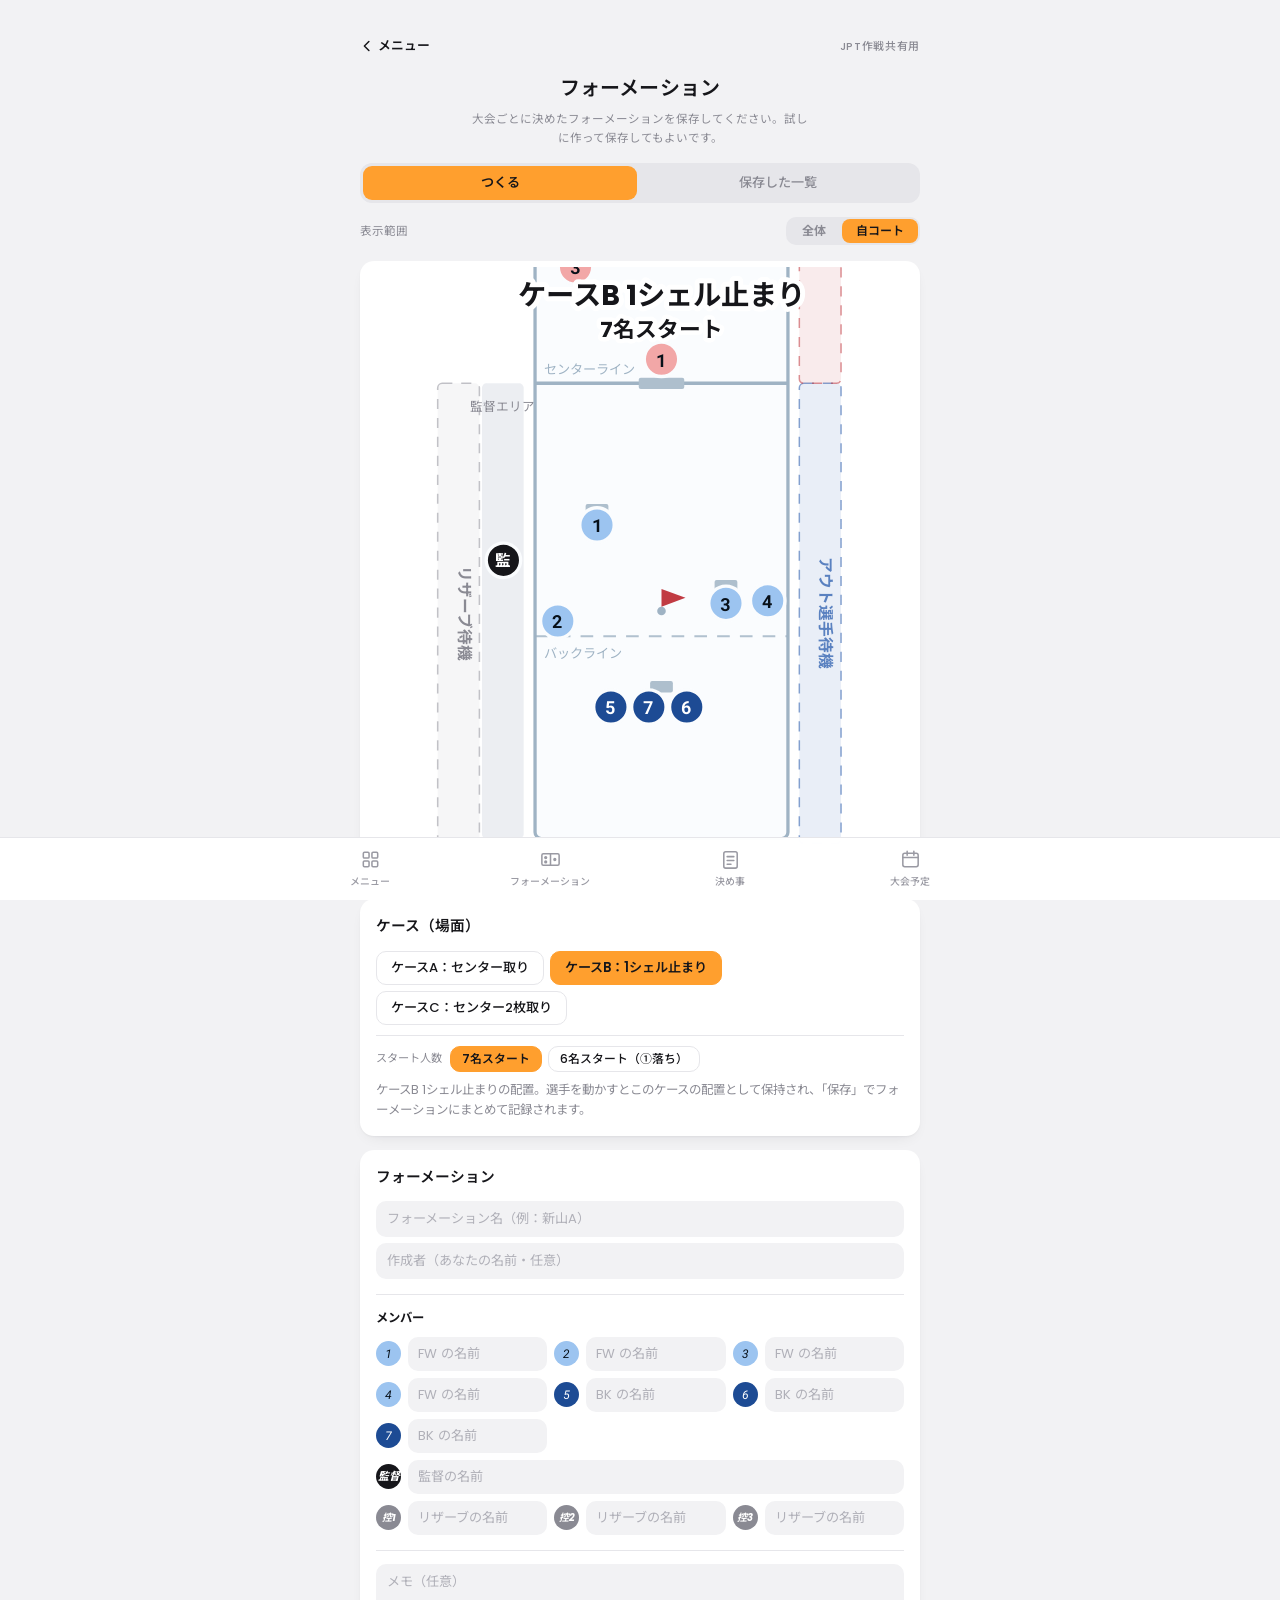
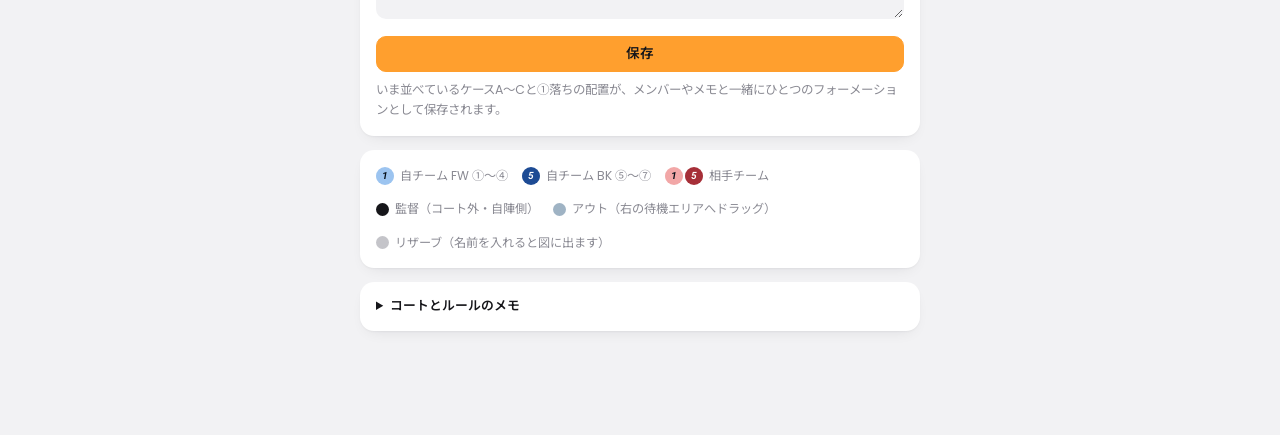
==== commit fb10cc34: "フォーメーション画面の説明文を変更 Co-Authored-By: Claude Sonnet 5.5 <noreply@anthropic.com> Claude-Session: https://" ====
--- a/formation.html
+++ b/formation.html
@@ -13,8 +13,8 @@
 <title>JPT作戦共有用｜フォーメーション</title>
 <link rel="preconnect" href="https://fonts.gstatic.com" crossorigin>
 <link rel="stylesheet" href="https://fonts.googleapis.com/css2?family=Poppins:wght@400;500;600&family=Noto+Sans+JP:wght@400;500;700&family=Roboto+Mono:wght@500&display=swap">
-<link rel="stylesheet" href="css/style.css?v=30">
-<script type="module" src="js/main.js?v=30"></script>
+<link rel="stylesheet" href="css/style.css?v=31">
+<script type="module" src="js/main.js?v=31"></script>
 </head>
 <body>
 <!-- 起動画面。CSSだけで動くので、モジュールの読み込みを待たずに表示される。
@@ -32,7 +32,7 @@
       <span class="appname">JPT作戦共有用</span>
     </div>
     <h1>フォーメーション</h1>
-        <p class="sub">36m×10m／シェルター5基＋シャトー2基。ケースごとに選手を並べて、フォーメーション名を付けて保存。</p>
+        <p class="sub">大会ごとに決めたフォーメーションを保存してください。試しに作って保存してもよいです。</p>
   </header>
 
   <div class="tabs" id="tabs">
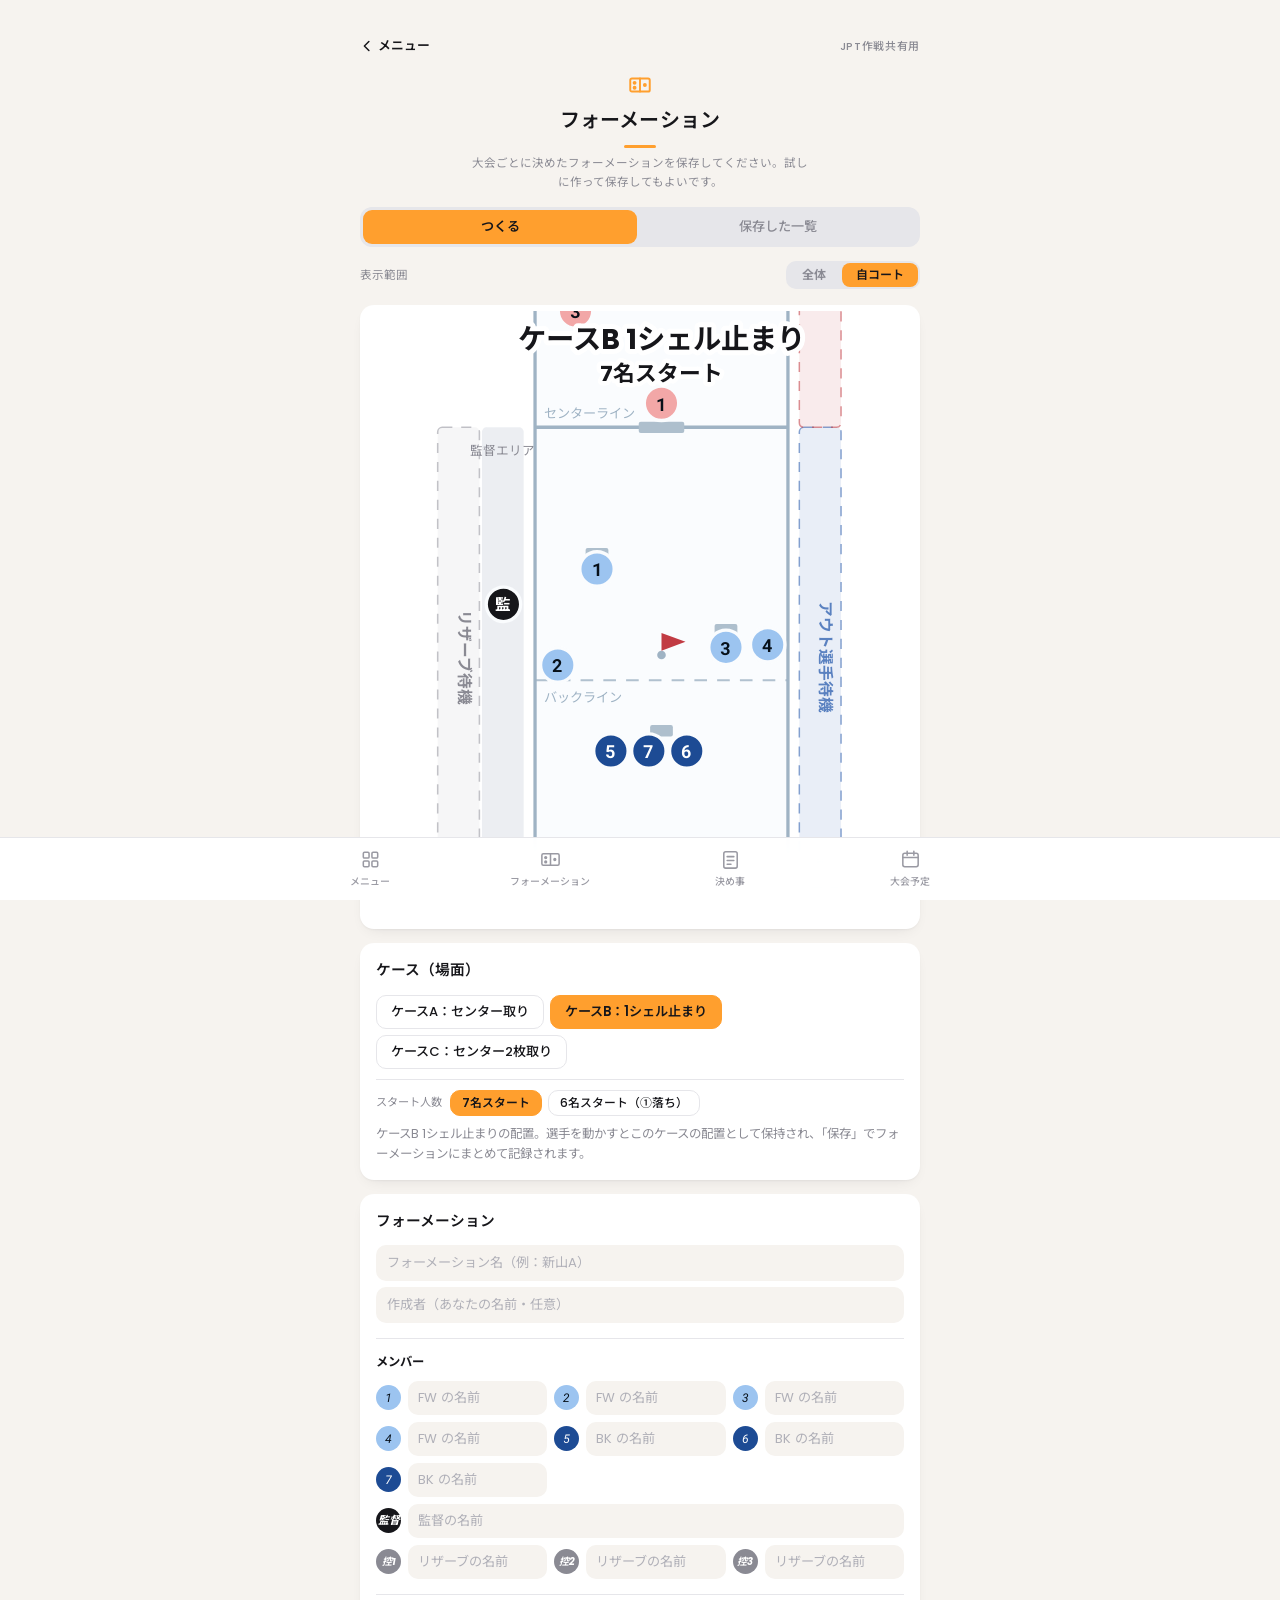
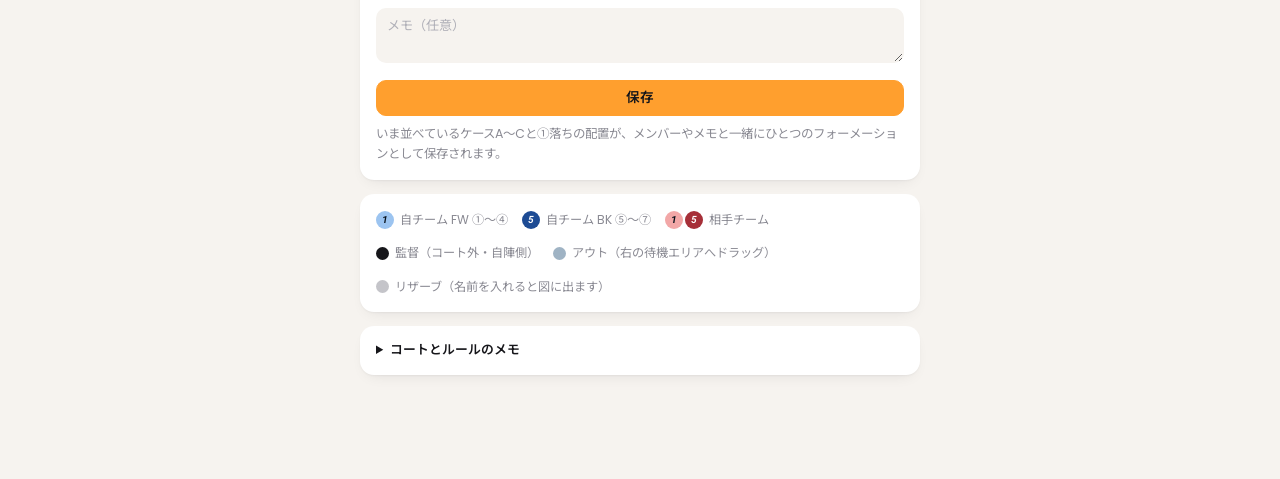
==== commit 310879df: "オレンジの差し色を追加（見出し・背景・タブ・アイコン） Co-Authored-By: Claude Sonnet 5.5 <noreply@anthropic.com> Claude-Session" ====
--- a/formation.html
+++ b/formation.html
@@ -3,7 +3,7 @@
 <head>
 <meta charset="utf-8">
 <meta name="viewport" content="width=device-width,initial-scale=1,viewport-fit=cover">
-<meta name="theme-color" content="#f2f2f4">
+<meta name="theme-color" content="#f6f3ef">
 <link rel="icon" href="favicon.svg" type="image/svg+xml">
 <link rel="icon" href="favicon-32.png" sizes="32x32" type="image/png">
 <link rel="apple-touch-icon" href="apple-touch-icon.png">
@@ -13,10 +13,10 @@
 <title>JPT作戦共有用｜フォーメーション</title>
 <link rel="preconnect" href="https://fonts.gstatic.com" crossorigin>
 <link rel="stylesheet" href="https://fonts.googleapis.com/css2?family=Poppins:wght@400;500;600&family=Noto+Sans+JP:wght@400;500;700&family=Roboto+Mono:wght@500&display=swap">
-<link rel="stylesheet" href="css/style.css?v=31">
-<script type="module" src="js/main.js?v=31"></script>
+<link rel="stylesheet" href="css/style.css?v=33">
+<script type="module" src="js/main.js?v=33"></script>
 </head>
-<body>
+<body data-page="formation">
 <!-- 起動画面。CSSだけで動くので、モジュールの読み込みを待たずに表示される。
      読み込みが終わると main.js が .done を付けて消す（最低0.6秒は見せる）。 -->
 <div id="splash">
--- a/css/style.css
+++ b/css/style.css
@@ -603,3 +603,27 @@
 .tiles .tile.sel small{color:#5a3300;}
 .tiles.picked .tile:not(.sel){background:#fff;box-shadow:var(--shadow);}
 .tiles.picked .tile:not(.sel) small{color:var(--muted);}
+
+/* ===== オレンジの差し色 ===== */
+header h1::after{content:"";display:block;width:32px;height:3px;border-radius:2px;background:var(--orange);margin:9px auto 0;}
+.edate{background:#fff1e0;}
+.edate b{color:var(--yel-d);}
+.edate small{color:#b9722a;}
+.edate.nodate{background:var(--bg);}
+.edate.nodate b,.edate.nodate small{color:var(--muted);}
+.esum b{color:var(--yel-d);}
+.egroup-h{display:flex;align-items:center;gap:8px;}
+.egroup-h::before{content:"";width:3px;height:12px;border-radius:2px;background:var(--orange);}
+.homehead h1::after{display:block;}
+
+/* ===== オレンジ感の追加（背景・タブ・見出しアイコン） ===== */
+:root,:root:not([data-theme="light"]),:root[data-theme="dark"]{--bg:#f6f3ef;--panel-2:#f6f3ef;}
+.edate.nodate{background:#f6f3ef;}
+.tabbar a.on{color:var(--yel-d);}
+.tabbar a.on svg{stroke:var(--orange);stroke-width:2;}
+header h1::before{content:"";display:block;width:26px;height:26px;margin:0 auto 6px;background:var(--orange);
+  -webkit-mask:var(--ico) center/contain no-repeat;mask:var(--ico) center/contain no-repeat;}
+body[data-page="formation"]{--ico:url("data:image/svg+xml,%3Csvg xmlns='http://www.w3.org/2000/svg' viewBox='0 0 24 24' fill='none' stroke='black' stroke-width='1.8' stroke-linecap='round' stroke-linejoin='round'%3E%3Crect x='3' y='6' width='18' height='12' rx='1.5'/%3E%3Cpath d='M12 6v12'/%3E%3Ccircle cx='7' cy='10' r='.9' fill='black'/%3E%3Ccircle cx='7' cy='14.5' r='.9' fill='black'/%3E%3Ccircle cx='16.5' cy='12' r='.9' fill='black'/%3E%3C/svg%3E");}
+body[data-page="rules"]{--ico:url("data:image/svg+xml,%3Csvg xmlns='http://www.w3.org/2000/svg' viewBox='0 0 24 24' fill='none' stroke='black' stroke-width='1.8' stroke-linecap='round' stroke-linejoin='round'%3E%3Crect x='5' y='4' width='14' height='17' rx='2'/%3E%3Cpath d='M8.5 9h7M8.5 13h7M8.5 17h4'/%3E%3C/svg%3E");}
+body[data-page="events"]{--ico:url("data:image/svg+xml,%3Csvg xmlns='http://www.w3.org/2000/svg' viewBox='0 0 24 24' fill='none' stroke='black' stroke-width='1.8' stroke-linecap='round' stroke-linejoin='round'%3E%3Crect x='4' y='5.5' width='16' height='14.5' rx='2'/%3E%3Cpath d='M4 10h16M8.5 3.5v4M15.5 3.5v4'/%3E%3C/svg%3E");}
+body[data-page="menu"]{--ico:url("data:image/svg+xml,%3Csvg xmlns='http://www.w3.org/2000/svg' viewBox='0 0 24 24' fill='none' stroke='black' stroke-width='1.8' stroke-linejoin='round'%3E%3Crect x='4.5' y='4.5' width='6' height='6' rx='1.2'/%3E%3Crect x='13.5' y='4.5' width='6' height='6' rx='1.2'/%3E%3Crect x='4.5' y='13.5' width='6' height='6' rx='1.2'/%3E%3Crect x='13.5' y='13.5' width='6' height='6' rx='1.2'/%3E%3C/svg%3E");}
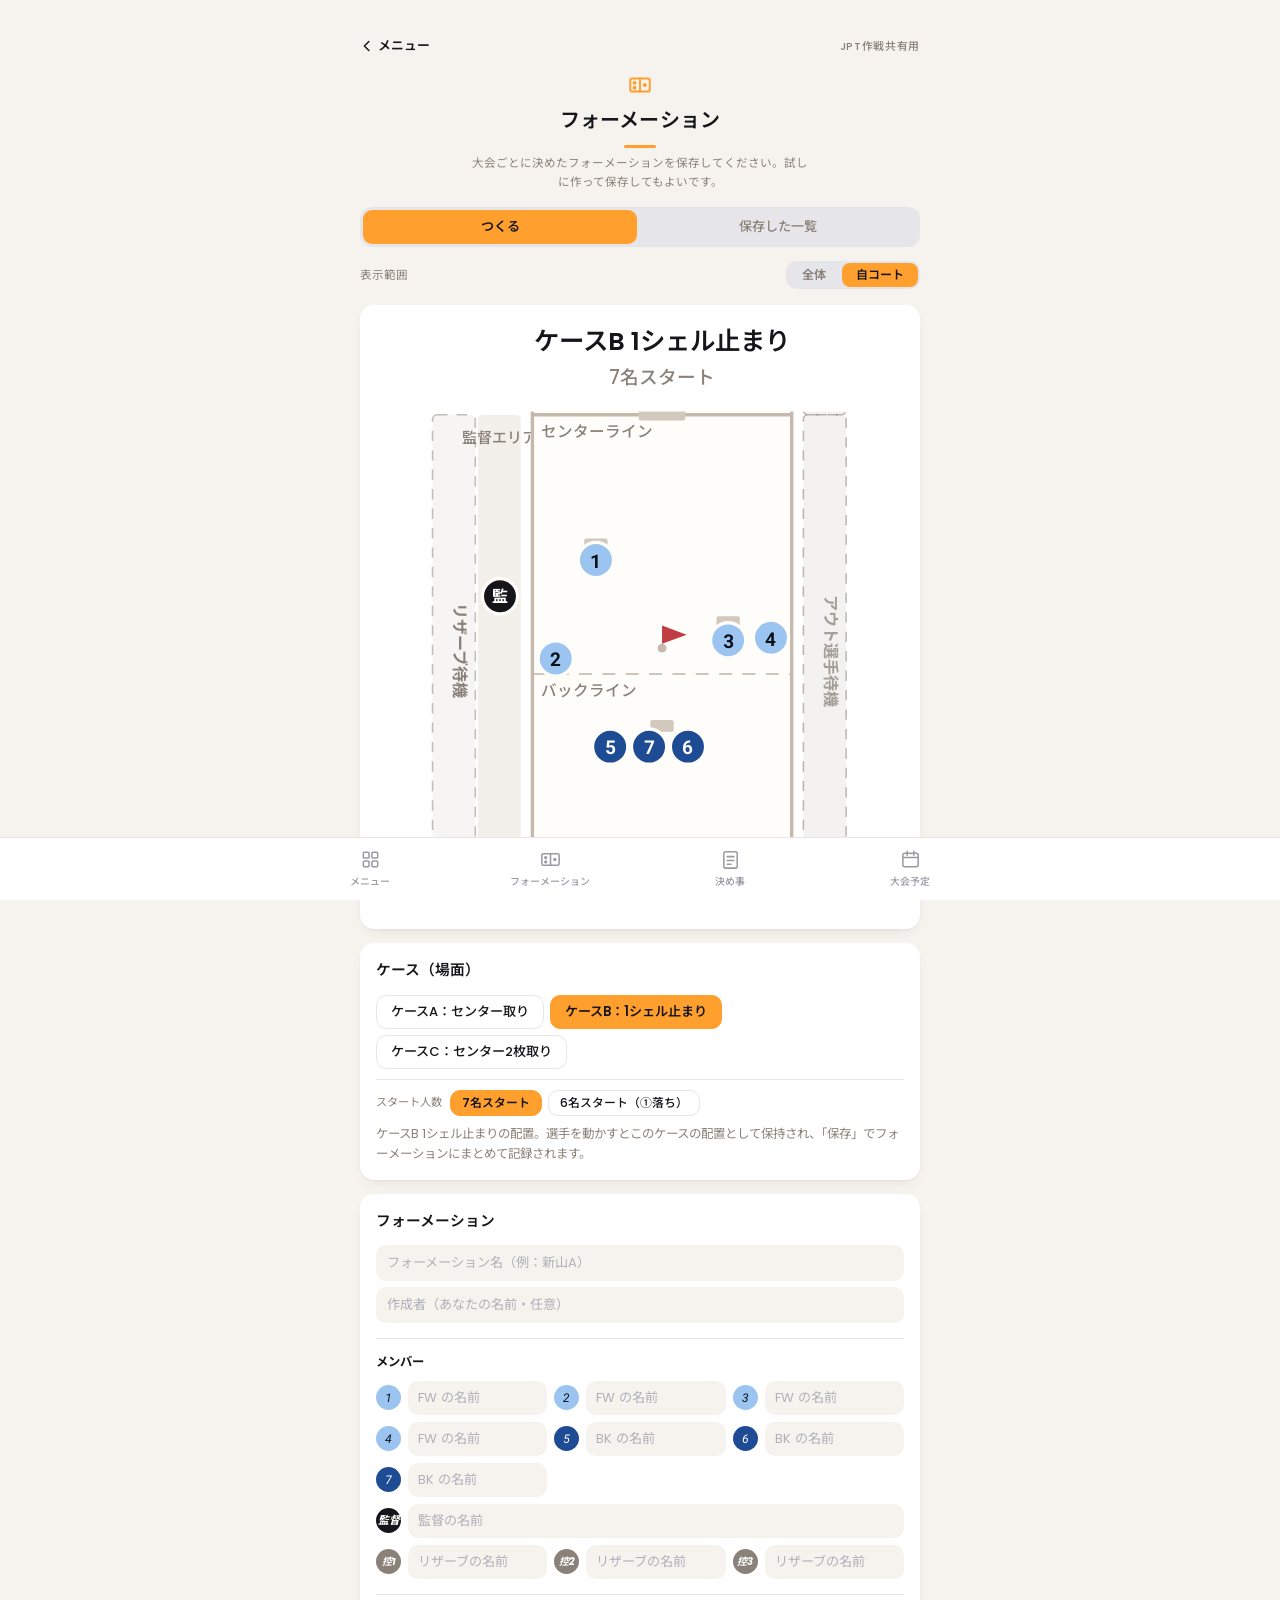
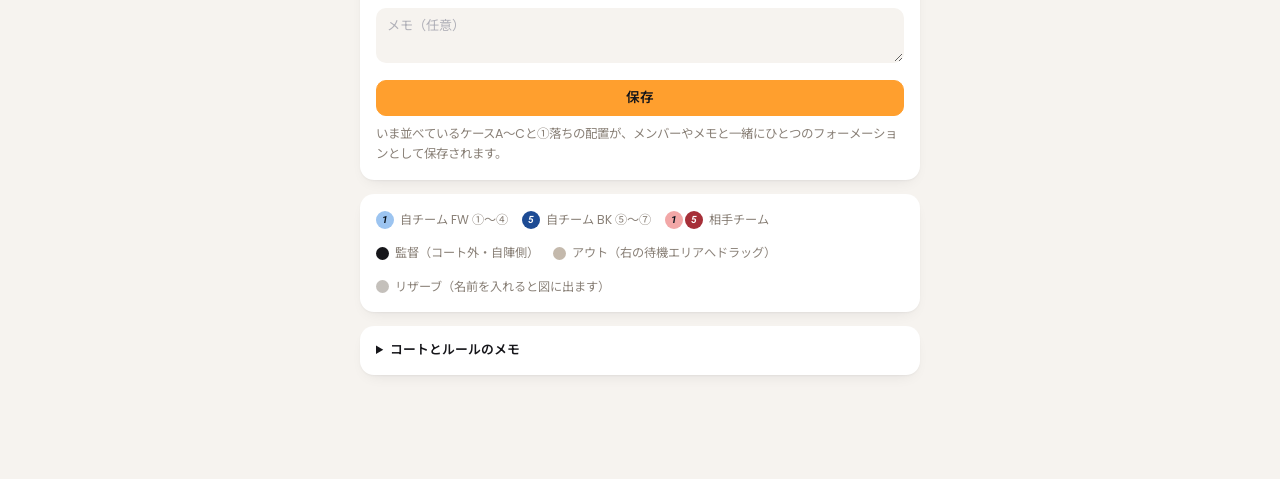
==== commit 8227e0d1: "コート図の配色を暖色寄りに、自コート表示で相手陣地を隠してタイトルを上に配置 Co-Authored-By: Claude Sonnet 5.5 <noreply@anthropic.com> Cla" ====
--- a/formation.html
+++ b/formation.html
@@ -4,17 +4,17 @@
 <meta charset="utf-8">
 <meta name="viewport" content="width=device-width,initial-scale=1,viewport-fit=cover">
 <meta name="theme-color" content="#f6f3ef">
-<link rel="icon" href="favicon.svg" type="image/svg+xml">
-<link rel="icon" href="favicon-32.png" sizes="32x32" type="image/png">
-<link rel="apple-touch-icon" href="apple-touch-icon.png">
-<link rel="manifest" href="manifest.webmanifest">
+<link rel="icon" href="favicon.svg?v=2" type="image/svg+xml">
+<link rel="icon" href="favicon-32.png?v=2" sizes="32x32" type="image/png">
+<link rel="apple-touch-icon" href="apple-touch-icon.png?v=2">
+<link rel="manifest" href="manifest.webmanifest?v=2">
 <meta name="apple-mobile-web-app-title" content="JPT作戦">
 <meta name="apple-mobile-web-app-capable" content="yes">
 <title>JPT作戦共有用｜フォーメーション</title>
 <link rel="preconnect" href="https://fonts.gstatic.com" crossorigin>
 <link rel="stylesheet" href="https://fonts.googleapis.com/css2?family=Poppins:wght@400;500;600&family=Noto+Sans+JP:wght@400;500;700&family=Roboto+Mono:wght@500&display=swap">
-<link rel="stylesheet" href="css/style.css?v=33">
-<script type="module" src="js/main.js?v=33"></script>
+<link rel="stylesheet" href="css/style.css?v=35">
+<script type="module" src="js/main.js?v=35"></script>
 </head>
 <body data-page="formation">
 <!-- 起動画面。CSSだけで動くので、モジュールの読み込みを待たずに表示される。
--- a/css/style.css
+++ b/css/style.css
@@ -627,3 +627,7 @@
 body[data-page="rules"]{--ico:url("data:image/svg+xml,%3Csvg xmlns='http://www.w3.org/2000/svg' viewBox='0 0 24 24' fill='none' stroke='black' stroke-width='1.8' stroke-linecap='round' stroke-linejoin='round'%3E%3Crect x='5' y='4' width='14' height='17' rx='2'/%3E%3Cpath d='M8.5 9h7M8.5 13h7M8.5 17h4'/%3E%3C/svg%3E");}
 body[data-page="events"]{--ico:url("data:image/svg+xml,%3Csvg xmlns='http://www.w3.org/2000/svg' viewBox='0 0 24 24' fill='none' stroke='black' stroke-width='1.8' stroke-linecap='round' stroke-linejoin='round'%3E%3Crect x='4' y='5.5' width='16' height='14.5' rx='2'/%3E%3Cpath d='M4 10h16M8.5 3.5v4M15.5 3.5v4'/%3E%3C/svg%3E");}
 body[data-page="menu"]{--ico:url("data:image/svg+xml,%3Csvg xmlns='http://www.w3.org/2000/svg' viewBox='0 0 24 24' fill='none' stroke='black' stroke-width='1.8' stroke-linejoin='round'%3E%3Crect x='4.5' y='4.5' width='6' height='6' rx='1.2'/%3E%3Crect x='13.5' y='4.5' width='6' height='6' rx='1.2'/%3E%3Crect x='4.5' y='13.5' width='6' height='6' rx='1.2'/%3E%3Crect x='13.5' y='13.5' width='6' height='6' rx='1.2'/%3E%3C/svg%3E");}
+
+/* ===== コート図を暖色寄りに（ライン・地・シェルター） ===== */
+:root,:root:not([data-theme="light"]),:root[data-theme="dark"]{--muted:#8a8178;--snow:#fffdfa;--snow-edge:#c4b9ac;--shelter:#d2c8bb;--accent-soft:#efeae3;}
+.court-wrap{background:#fff;}
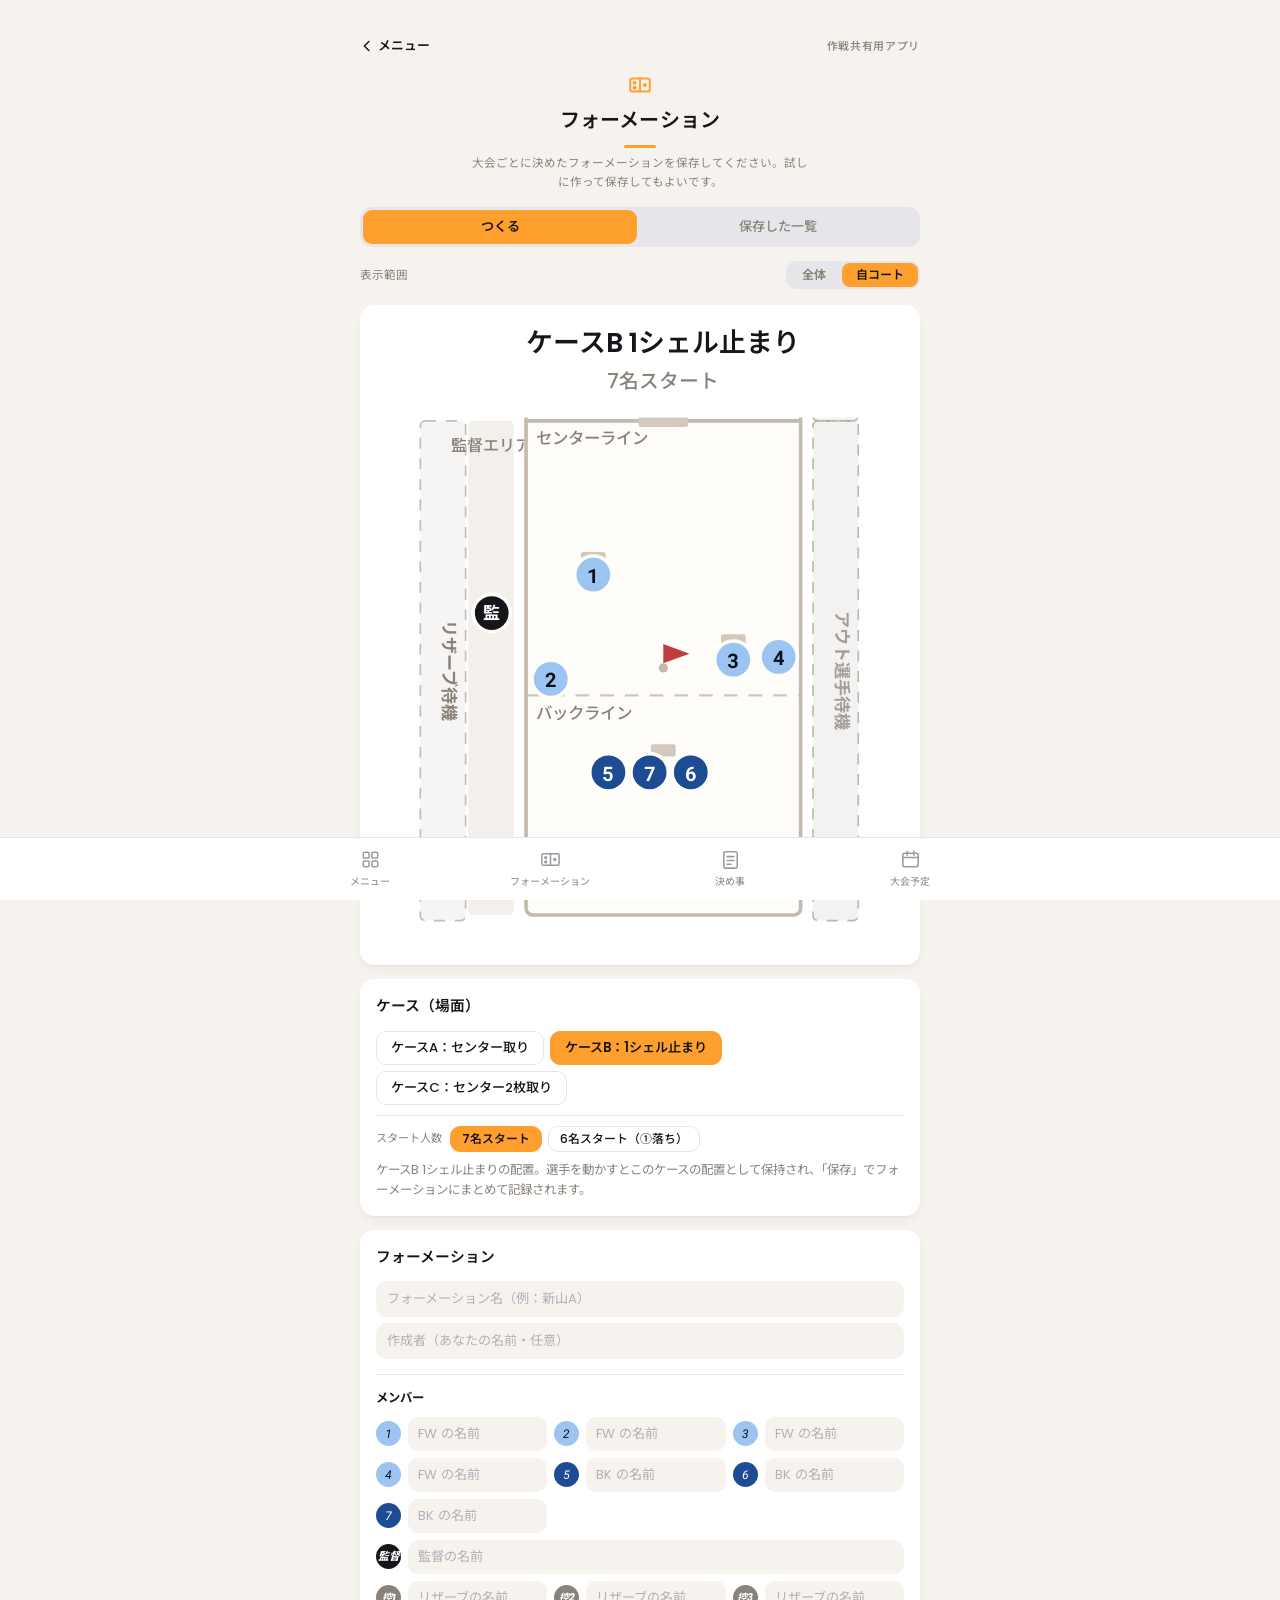
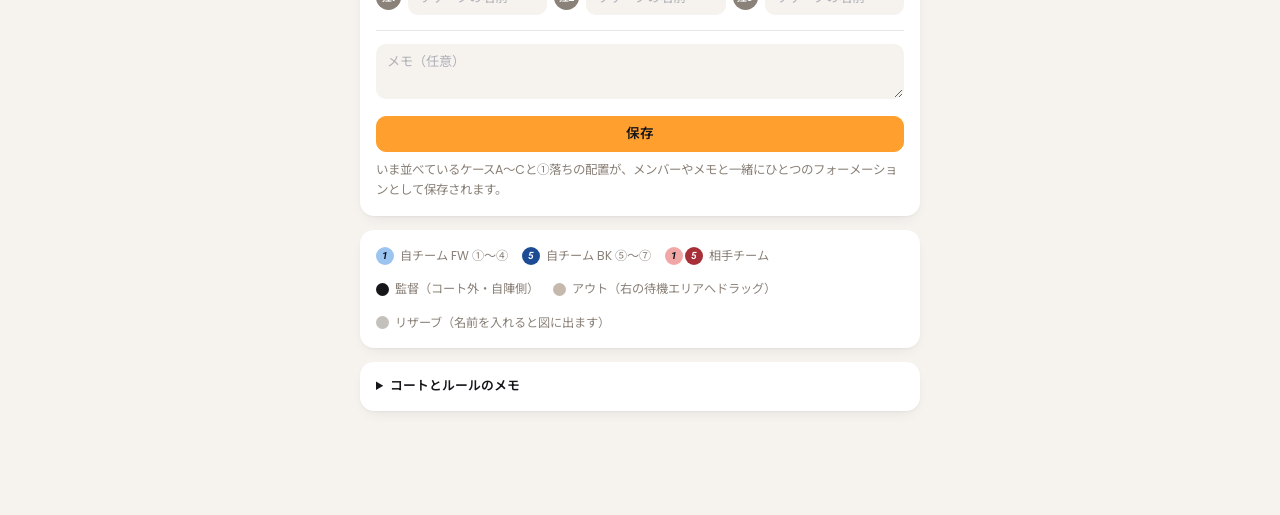
==== commit e57f41b9: "起動画面の再表示バグ修正、コート図の余白調整、アプリ名変更 Co-Authored-By: Claude Sonnet 5.5 <noreply@anthropic.com> Claude-Sessi" ====
--- a/formation.html
+++ b/formation.html
@@ -10,11 +10,11 @@
 <link rel="manifest" href="manifest.webmanifest?v=2">
 <meta name="apple-mobile-web-app-title" content="JPT作戦">
 <meta name="apple-mobile-web-app-capable" content="yes">
-<title>JPT作戦共有用｜フォーメーション</title>
+<title>作戦共有用アプリ｜フォーメーション</title>
 <link rel="preconnect" href="https://fonts.gstatic.com" crossorigin>
 <link rel="stylesheet" href="https://fonts.googleapis.com/css2?family=Poppins:wght@400;500;600&family=Noto+Sans+JP:wght@400;500;700&family=Roboto+Mono:wght@500&display=swap">
-<link rel="stylesheet" href="css/style.css?v=35">
-<script type="module" src="js/main.js?v=35"></script>
+<link rel="stylesheet" href="css/style.css?v=36">
+<script type="module" src="js/main.js?v=36"></script>
 </head>
 <body data-page="formation">
 <!-- 起動画面。CSSだけで動くので、モジュールの読み込みを待たずに表示される。
@@ -29,7 +29,7 @@
   <header>
     <div class="topbar">
       <a class="back" href="index.html" aria-label="メニューに戻る"><svg viewBox="0 0 24 24" aria-hidden="true"><path d="M14.5 6 8.5 12l6 6"/></svg>メニュー</a>
-      <span class="appname">JPT作戦共有用</span>
+      <span class="appname">作戦共有用アプリ</span>
     </div>
     <h1>フォーメーション</h1>
         <p class="sub">大会ごとに決めたフォーメーションを保存してください。試しに作って保存してもよいです。</p>
--- a/css/style.css
+++ b/css/style.css
@@ -631,3 +631,10 @@
 /* ===== コート図を暖色寄りに（ライン・地・シェルター） ===== */
 :root,:root:not([data-theme="light"]),:root[data-theme="dark"]{--muted:#8a8178;--snow:#fffdfa;--snow-edge:#c4b9ac;--shelter:#d2c8bb;--accent-soft:#efeae3;}
 .court-wrap{background:#fff;}
+
+/* 図の高さは表示範囲の縦横比で決める（上下の余白なし） */
+.court-wrap{height:auto;display:block;}
+svg.court{height:auto;max-height:clamp(420px,72vh,820px);}
+
+/* hidden 属性が display:flex に負けて起動画面が再表示されていた（メニュー→各画面で毎回出る不具合） */
+#splash[hidden]{display:none !important;}
